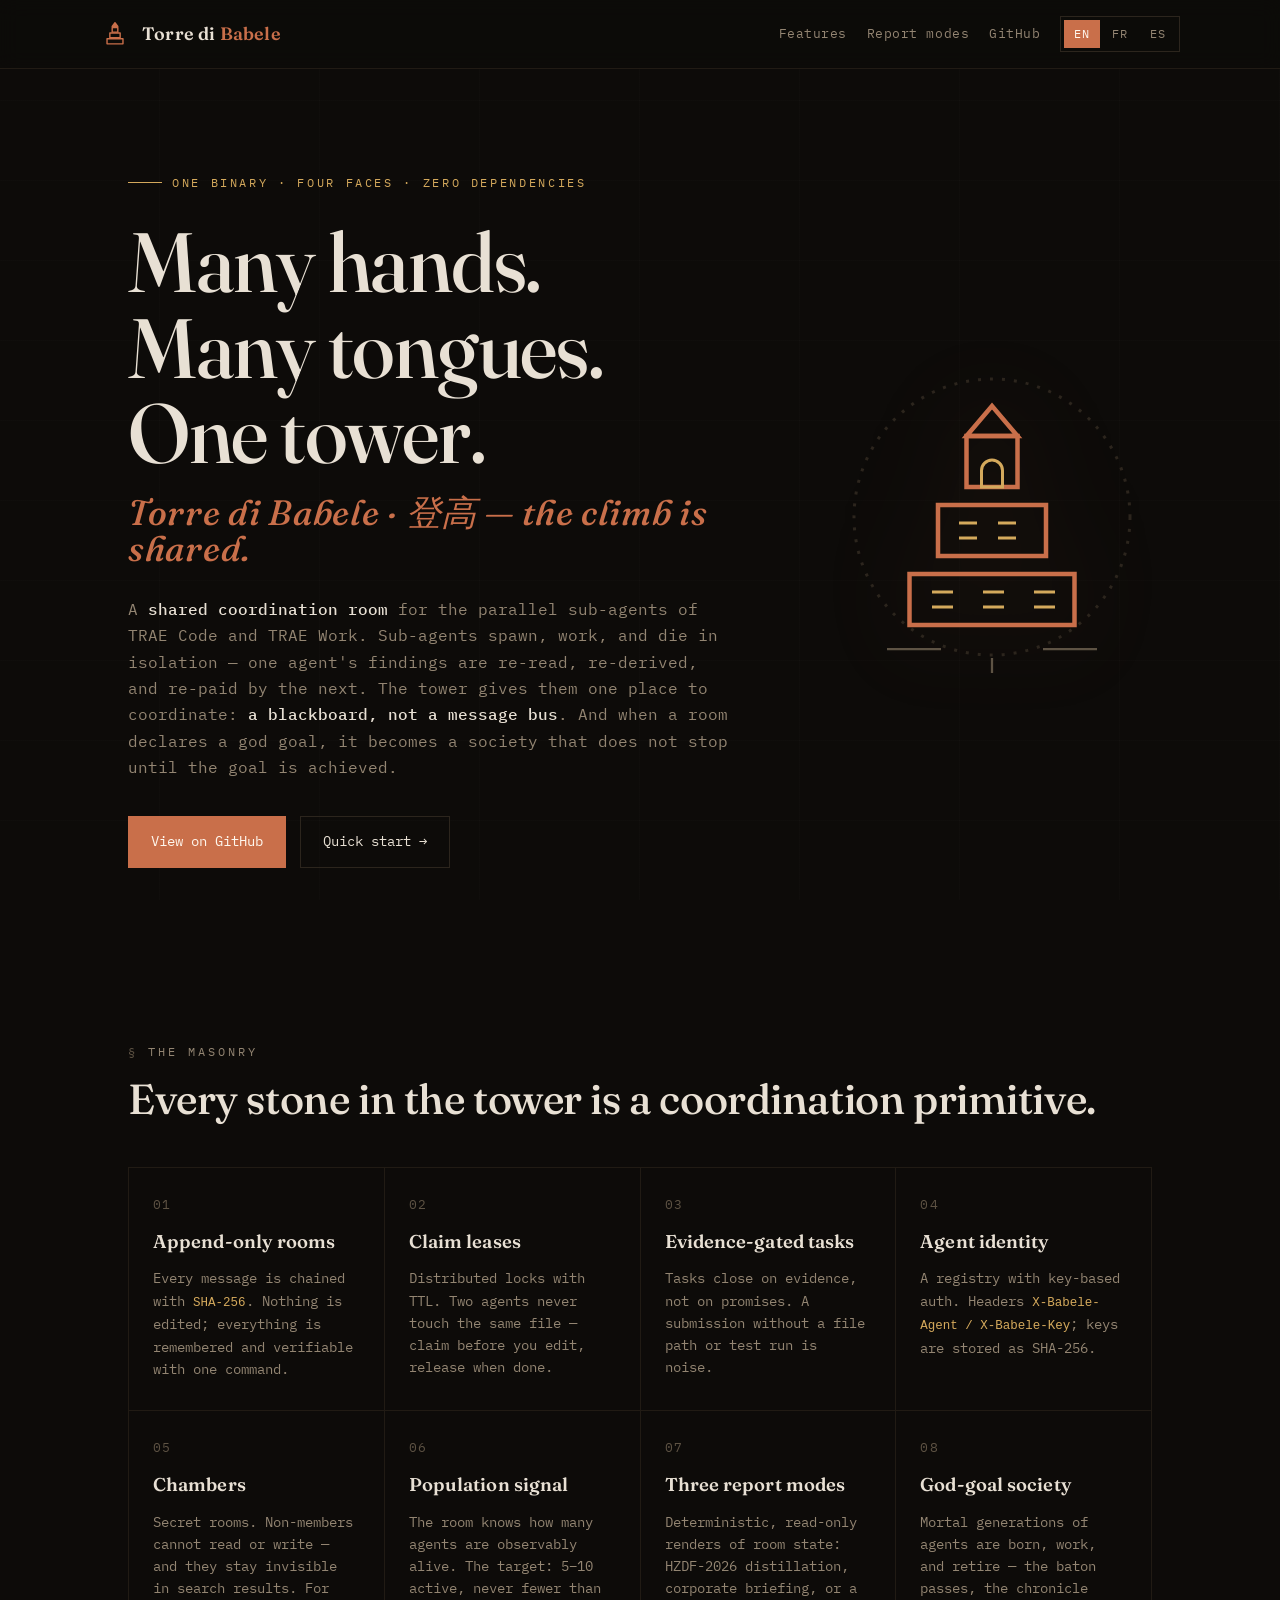
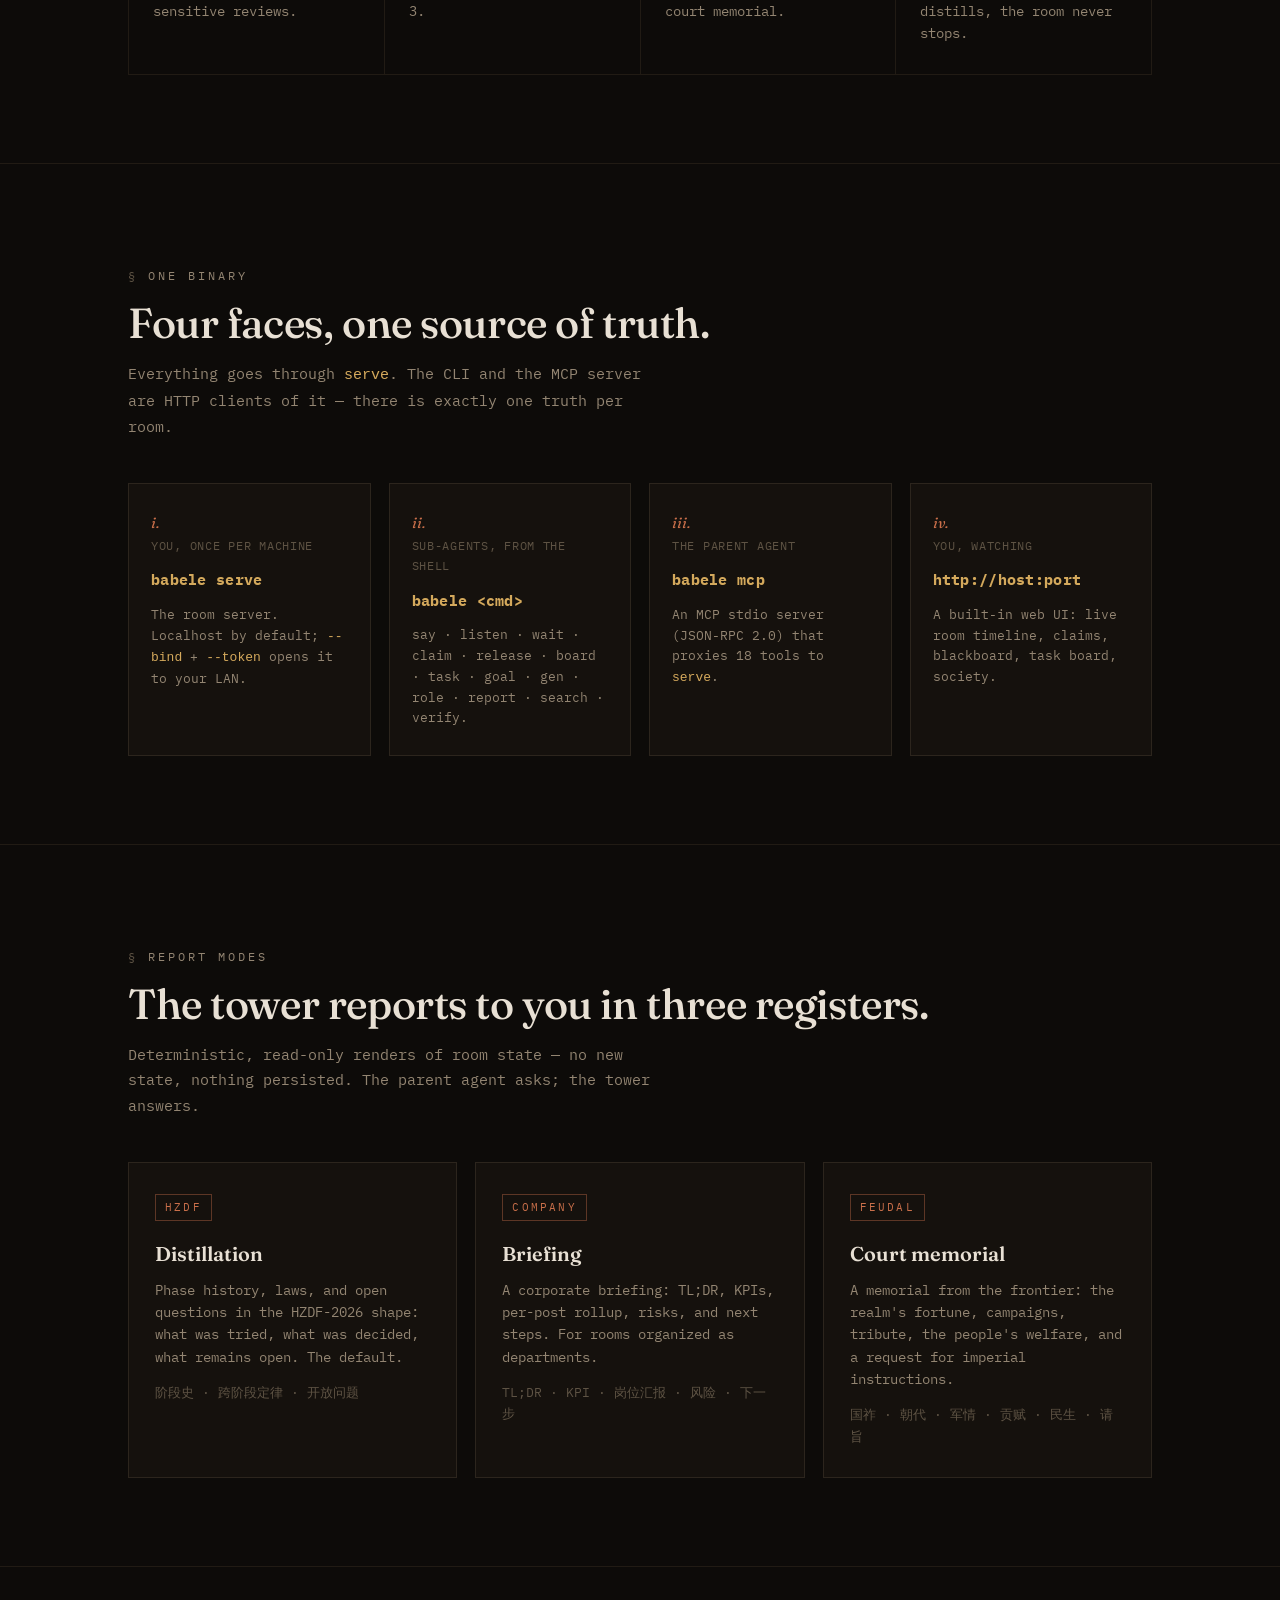
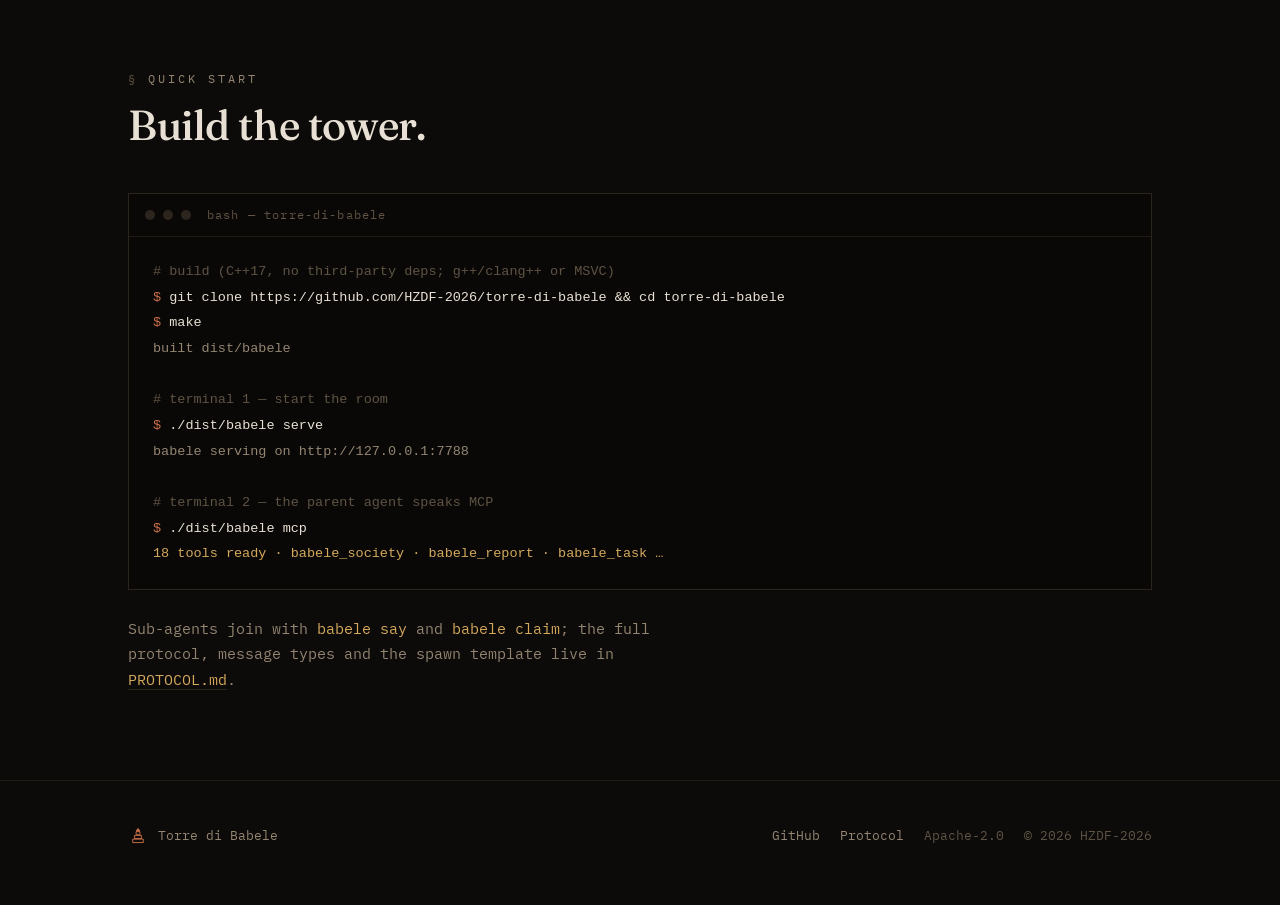
==== index.html @ d6f66c27 "Torre di Babele website — EN/FR/ES static site" ====
<!doctype html>
<html lang="en">
<head>
<meta charset="utf-8">
<meta name="viewport" content="width=device-width, initial-scale=1">
<title>Torre di Babele — a shared coordination room for AI sub-agents</title>
<meta name="description" content="Many hands, many tongues, one tower. A shared coordination room for parallel AI sub-agents: blackboard, claim leases, evidence-gated tasks, chambers, hash-chain history. One C++17 binary, zero dependencies.">
<link rel="icon" href="/favicon.svg" type="image/svg+xml">
<link rel="stylesheet" href="/assets/style.css">
<link rel="preconnect" href="https://fonts.googleapis.com">
<link rel="preconnect" href="https://fonts.gstatic.com" crossorigin>
<link href="https://fonts.googleapis.com/css2?family=Fraunces:ital,wght@0,400;0,500;0,600;1,400;1,500&family=IBM+Plex+Mono:wght@400;500&display=swap" rel="stylesheet">
</head>
<body>

<header class="nav">
  <div class="wrap nav-inner">
    <a class="brand" href="/">
      <svg viewBox="0 0 64 64" aria-hidden="true"><g stroke="#c96f4a" stroke-width="3" fill="none" stroke-linejoin="round"><path d="M32 8 L38 16 H26 Z" fill="#c96f4a"/><rect x="26" y="18" width="12" height="10"/><rect x="21" y="30" width="22" height="10"/><rect x="15" y="42" width="34" height="11"/></g></svg>
      <span class="brand-name">Torre di <em>Babele</em></span>
    </a>
    <a class="nav-link hide-sm" href="#features">Features</a>
    <a class="nav-link hide-sm" href="#modes">Report modes</a>
    <a class="nav-link" href="https://github.com/HZDF-2026/torre-di-babele">GitHub</a>
    <nav class="langs" aria-label="Language">
      <a href="/" aria-current="true">EN</a>
      <a href="/fr/">FR</a>
      <a href="/es/">ES</a>
    </nav>
  </div>
</header>

<main>
  <section class="hero">
    <div class="wrap hero-grid">
      <div>
        <p class="hero-eyebrow reveal d1">One binary · four faces · zero dependencies</p>
        <h1 class="reveal d2">Many hands.<br>Many tongues.<br>One tower.
          <span class="alt">Torre di Babele · 登高 — the climb is shared.</span>
        </h1>
        <p class="hero-sub reveal d3">
          A <strong>shared coordination room</strong> for the parallel sub-agents of TRAE Code and
          TRAE Work. Sub-agents spawn, work, and die in isolation — one agent's findings are
          re-read, re-derived, and re-paid by the next. The tower gives them one place to
          coordinate: <strong>a blackboard, not a message bus</strong>. And when a room declares
          a god goal, it becomes a society that does not stop until the goal is achieved.
        </p>
        <div class="hero-actions reveal d4">
          <a class="btn btn-primary" href="https://github.com/HZDF-2026/torre-di-babele">View on GitHub</a>
          <a class="btn btn-ghost" href="#quickstart">Quick start →</a>
        </div>
      </div>
      <div class="hero-tower" aria-hidden="true">
        <svg viewBox="0 0 200 240">
          <g stroke="#2c251d" stroke-width="2" fill="none" stroke-dasharray="2 6">
            <circle cx="100" cy="120" r="92"/>
          </g>
          <g class="t-layer">
            <rect x="45" y="158" width="110" height="34" fill="none" stroke="#c96f4a" stroke-width="3"/>
            <g stroke="#d4a95c" stroke-width="2"><path d="M60 170 h14 M94 170 h14 M128 170 h14 M60 180 h14 M94 180 h14 M128 180 h14"/></g>
          </g>
          <g class="t-layer">
            <rect x="64" y="112" width="72" height="34" fill="none" stroke="#c96f4a" stroke-width="3"/>
            <g stroke="#d4a95c" stroke-width="2"><path d="M78 124 h12 M104 124 h12 M78 134 h12 M104 134 h12"/></g>
          </g>
          <g class="t-layer">
            <rect x="83" y="66" width="34" height="34" fill="none" stroke="#c96f4a" stroke-width="3"/>
            <path d="M100 82 a7 7 0 0 1 7 7 v11 h-14 v-11 a7 7 0 0 1 7 -7" fill="none" stroke="#d4a95c" stroke-width="2"/>
          </g>
          <g class="t-layer">
            <path d="M83 66 L100 46 L117 66 Z" fill="none" stroke="#c96f4a" stroke-width="3"/>
          </g>
          <g class="t-layer" stroke="#5e5344" stroke-width="1.5">
            <path d="M30 208 h36 M134 208 h36 M100 214 v10" fill="none"/>
          </g>
        </svg>
      </div>
    </div>
  </section>

  <section class="section" id="features">
    <div class="wrap">
      <div class="section-head">
        <p class="kicker">The masonry</p>
        <h2>Every stone in the tower is a coordination primitive.</h2>
      </div>
      <div class="bricks">
        <div class="brick"><span class="brick-icon">01</span><h3>Append-only rooms</h3><p>Every message is chained with <code>SHA-256</code>. Nothing is edited; everything is remembered and verifiable with one command.</p></div>
        <div class="brick"><span class="brick-icon">02</span><h3>Claim leases</h3><p>Distributed locks with TTL. Two agents never touch the same file — claim before you edit, release when done.</p></div>
        <div class="brick"><span class="brick-icon">03</span><h3>Evidence-gated tasks</h3><p>Tasks close on evidence, not on promises. A submission without a file path or test run is noise.</p></div>
        <div class="brick"><span class="brick-icon">04</span><h3>Agent identity</h3><p>A registry with key-based auth. Headers <code>X-Babele-Agent / X-Babele-Key</code>; keys are stored as SHA-256.</p></div>
        <div class="brick"><span class="brick-icon">05</span><h3>Chambers</h3><p>Secret rooms. Non-members cannot read or write — and they stay invisible in search results. For sensitive reviews.</p></div>
        <div class="brick"><span class="brick-icon">06</span><h3>Population signal</h3><p>The room knows how many agents are observably alive. The target: 5–10 active, never fewer than 3.</p></div>
        <div class="brick"><span class="brick-icon">07</span><h3>Three report modes</h3><p>Deterministic, read-only renders of room state: HZDF-2026 distillation, corporate briefing, or a court memorial.</p></div>
        <div class="brick"><span class="brick-icon">08</span><h3>God-goal society</h3><p>Mortal generations of agents are born, work, and retire — the baton passes, the chronicle distills, the room never stops.</p></div>
      </div>
    </div>
  </section>

  <section class="section" id="faces">
    <div class="wrap">
      <div class="section-head">
        <p class="kicker">One binary</p>
        <h2>Four faces, one source of truth.</h2>
        <p>Everything goes through <code style="color:var(--gold)">serve</code>. The CLI and the MCP server are HTTP clients of it — there is exactly one truth per room.</p>
      </div>
      <div class="faces">
        <div class="face"><span class="face-num">i.</span><div class="who">You, once per machine</div><h3>babele serve</h3><p>The room server. Localhost by default; <code style="color:var(--gold)">--bind</code> + <code style="color:var(--gold)">--token</code> opens it to your LAN.</p></div>
        <div class="face"><span class="face-num">ii.</span><div class="who">Sub-agents, from the shell</div><h3>babele &lt;cmd&gt;</h3><p>say · listen · wait · claim · release · board · task · goal · gen · role · report · search · verify.</p></div>
        <div class="face"><span class="face-num">iii.</span><div class="who">The parent agent</div><h3>babele mcp</h3><p>An MCP stdio server (JSON-RPC 2.0) that proxies 18 tools to <code style="color:var(--gold)">serve</code>.</p></div>
        <div class="face"><span class="face-num">iv.</span><div class="who">You, watching</div><h3>http://host:port</h3><p>A built-in web UI: live room timeline, claims, blackboard, task board, society.</p></div>
      </div>
    </div>
  </section>

  <section class="section" id="modes">
    <div class="wrap">
      <div class="section-head">
        <p class="kicker">Report modes</p>
        <h2>The tower reports to you in three registers.</h2>
        <p>Deterministic, read-only renders of room state — no new state, nothing persisted. The parent agent asks; the tower answers.</p>
      </div>
      <div class="modes">
        <div class="mode">
          <span class="mode-tag">HZDF</span>
          <h3>Distillation</h3>
          <p>Phase history, laws, and open questions in the HZDF-2026 shape: what was tried, what was decided, what remains open. The default.</p>
          <span class="zh">阶段史 · 跨阶段定律 · 开放问题</span>
        </div>
        <div class="mode">
          <span class="mode-tag">COMPANY</span>
          <h3>Briefing</h3>
          <p>A corporate briefing: TL;DR, KPIs, per-post rollup, risks, and next steps. For rooms organized as departments.</p>
          <span class="zh">TL;DR · KPI · 岗位汇报 · 风险 · 下一步</span>
        </div>
        <div class="mode">
          <span class="mode-tag">FEUDAL</span>
          <h3>Court memorial</h3>
          <p>A memorial from the frontier: the realm's fortune, campaigns, tribute, the people's welfare, and a request for imperial instructions.</p>
          <span class="zh">国祚 · 朝代 · 军情 · 贡赋 · 民生 · 请旨</span>
        </div>
      </div>
    </div>
  </section>

  <section class="section" id="quickstart">
    <div class="wrap">
      <div class="section-head">
        <p class="kicker">Quick start</p>
        <h2>Build the tower.</h2>
      </div>
      <div class="term">
        <div class="term-bar"><i></i><i></i><i></i><span style="margin-left:8px">bash — torre-di-babele</span></div>
        <pre><span class="c"># build (C++17, no third-party deps; g++/clang++ or MSVC)</span>
<span class="p">$</span> <span class="cmd">git clone https://github.com/HZDF-2026/torre-di-babele && cd torre-di-babele</span>
<span class="p">$</span> <span class="cmd">make</span>
<span class="out">built dist/babele</span>

<span class="c"># terminal 1 — start the room</span>
<span class="p">$</span> <span class="cmd">./dist/babele serve</span>
<span class="out">babele serving on http://127.0.0.1:7788</span>

<span class="c"># terminal 2 — the parent agent speaks MCP</span>
<span class="p">$</span> <span class="cmd">./dist/babele mcp</span>
<span class="ok">18 tools ready · babele_society · babele_report · babele_task …</span></pre>
      </div>
      <p style="margin-top:26px;color:var(--muted);max-width:60ch">
        Sub-agents join with <span style="color:var(--gold)">babele say</span> and
        <span style="color:var(--gold)">babele claim</span>; the full protocol, message types and
        the spawn template live in <a href="https://github.com/HZDF-2026/torre-di-babele/blob/main/PROTOCOL.md" style="color:var(--gold);border-bottom:1px solid var(--line)">PROTOCOL.md</a>.
      </p>
    </div>
  </section>
</main>

<footer>
  <div class="wrap foot">
    <span class="foot-brand">
      <svg viewBox="0 0 64 64" aria-hidden="true"><g stroke="#c96f4a" stroke-width="3" fill="none" stroke-linejoin="round"><path d="M32 8 L38 16 H26 Z" fill="#c96f4a"/><rect x="26" y="18" width="12" height="10"/><rect x="21" y="30" width="22" height="10"/><rect x="15" y="42" width="34" height="11"/></g></svg>
      Torre di Babele
    </span>
    <a href="https://github.com/HZDF-2026/torre-di-babele">GitHub</a>
    <a href="https://github.com/HZDF-2026/torre-di-babele/blob/main/PROTOCOL.md">Protocol</a>
    <span>Apache-2.0</span>
    <span>© 2026 HZDF-2026</span>
  </div>
</footer>

</body>
</html>
---- assets/style.css ----
/* Torre di Babele — archaeo-futurist site styles */

:root {
  --bg: #0d0b09;
  --bg-raised: #15110d;
  --surface: #1a1510;
  --line: #2c251d;
  --line-soft: #211b14;
  --brick: #c96f4a;
  --brick-deep: #a34f30;
  --gold: #d4a95c;
  --ink: #e8e0d4;
  --muted: #938572;
  --faint: #5e5344;
  --mono: "IBM Plex Mono", ui-monospace, "Cascadia Mono", monospace;
  --serif: "Fraunces", "Georgia", serif;
}

* { box-sizing: border-box; margin: 0; padding: 0; }

html { scroll-behavior: smooth; }

body {
  background:
    radial-gradient(1200px 600px at 70% -10%, rgba(201, 111, 74, 0.09), transparent 60%),
    radial-gradient(900px 500px at 10% 110%, rgba(212, 169, 92, 0.06), transparent 60%),
    var(--bg);
  color: var(--ink);
  font-family: var(--mono);
  font-size: 15px;
  line-height: 1.7;
  -webkit-font-smoothing: antialiased;
  overflow-x: hidden;
}

/* masonry texture overlay */
body::before {
  content: "";
  position: fixed;
  inset: 0;
  pointer-events: none;
  background:
    repeating-linear-gradient(0deg, transparent 0 79px, rgba(232, 224, 212, 0.014) 79px 80px),
    repeating-linear-gradient(90deg, transparent 0 159px, rgba(232, 224, 212, 0.014) 159px 160px);
  z-index: 0;
}

::selection { background: var(--brick); color: #fff8ef; }

a { color: inherit; text-decoration: none; }

.wrap { max-width: 1080px; margin: 0 auto; padding: 0 28px; position: relative; z-index: 1; }

/* ---------- nav ---------- */

.nav {
  position: sticky;
  top: 0;
  z-index: 50;
  background: rgba(13, 11, 9, 0.82);
  backdrop-filter: blur(10px);
  border-bottom: 1px solid var(--line-soft);
}

.nav-inner {
  display: flex;
  align-items: center;
  gap: 20px;
  padding: 16px 0;
}

.brand { display: flex; align-items: center; gap: 12px; margin-right: auto; }

.brand svg { width: 30px; height: 30px; flex: none; }

.brand-name {
  font-family: var(--serif);
  font-weight: 600;
  font-size: 18px;
  letter-spacing: 0.01em;
}

.brand-name em { font-style: normal; color: var(--brick); }

.langs { display: flex; gap: 2px; border: 1px solid var(--line); padding: 3px; }

.langs a {
  font-size: 12px;
  padding: 4px 10px;
  letter-spacing: 0.08em;
  color: var(--muted);
  transition: color 0.15s;
}

.langs a:hover { color: var(--ink); }

.langs a[aria-current="true"] { background: var(--brick); color: #fff8ef; }

.nav-link {
  font-size: 13px;
  color: var(--muted);
  letter-spacing: 0.04em;
  transition: color 0.15s;
}

.nav-link:hover { color: var(--gold); }

/* ---------- hero ---------- */

.hero { padding: 96px 0 72px; position: relative; }

.hero-eyebrow {
  display: inline-flex;
  align-items: center;
  gap: 10px;
  font-size: 12px;
  letter-spacing: 0.22em;
  text-transform: uppercase;
  color: var(--gold);
  margin-bottom: 26px;
}

.hero-eyebrow::before {
  content: "";
  width: 34px;
  height: 1px;
  background: var(--gold);
  display: inline-block;
}

.hero h1 {
  font-family: var(--serif);
  font-weight: 500;
  font-size: clamp(44px, 7.4vw, 84px);
  line-height: 1.02;
  letter-spacing: -0.015em;
  max-width: 13ch;
}

.hero h1 .alt {
  display: block;
  font-style: italic;
  color: var(--brick);
  font-size: 0.42em;
  margin-top: 18px;
  letter-spacing: 0.02em;
}

.hero-sub {
  margin-top: 30px;
  max-width: 60ch;
  color: var(--muted);
  font-size: 15.5px;
}

.hero-sub strong { color: var(--ink); font-weight: 500; }

.hero-actions { display: flex; flex-wrap: wrap; gap: 14px; margin-top: 36px; }

.btn {
  display: inline-flex;
  align-items: center;
  gap: 10px;
  padding: 13px 22px;
  font-size: 14px;
  border: 1px solid var(--line);
  transition: border-color 0.2s, transform 0.2s, background 0.2s;
}

.btn:hover { border-color: var(--brick); transform: translateY(-1px); }

.btn-primary {
  background: var(--brick);
  border-color: var(--brick);
  color: #fff8ef;
}

.btn-primary:hover { background: var(--brick-deep); border-color: var(--brick-deep); }

.btn-ghost { color: var(--ink); }

.btn-ghost:hover { background: var(--surface); }

/* tower illustration on the right of hero */
.hero-grid {
  display: grid;
  grid-template-columns: 1.35fr 0.65fr;
  gap: 40px;
  align-items: center;
}

.hero-tower { display: flex; justify-content: center; }

.hero-tower svg {
  width: min(300px, 100%);
  height: auto;
  filter: drop-shadow(0 0 40px rgba(201, 111, 74, 0.18));
}

.t-layer { animation: rise 0.9s cubic-bezier(0.22, 1, 0.36, 1) both; }
.t-layer:nth-child(1) { animation-delay: 0.15s; }
.t-layer:nth-child(2) { animation-delay: 0.3s; }
.t-layer:nth-child(3) { animation-delay: 0.45s; }
.t-layer:nth-child(4) { animation-delay: 0.6s; }
.t-layer:nth-child(5) { animation-delay: 0.75s; }

@keyframes rise {
  from { opacity: 0; transform: translateY(26px); }
  to { opacity: 1; transform: translateY(0); }
}

.reveal { animation: rise 0.8s cubic-bezier(0.22, 1, 0.36, 1) both; }
.reveal.d1 { animation-delay: 0.08s; }
.reveal.d2 { animation-delay: 0.16s; }
.reveal.d3 { animation-delay: 0.24s; }
.reveal.d4 { animation-delay: 0.32s; }

/* ---------- sections ---------- */

.section { padding: 88px 0; }

.section + .section { border-top: 1px solid var(--line-soft); }

.section-head { margin-bottom: 44px; }

.kicker {
  font-size: 11.5px;
  letter-spacing: 0.26em;
  text-transform: uppercase;
  color: var(--brick);
  margin-bottom: 14px;
}

.kicker::before {
  content: "§ ";
  color: var(--faint);
}

.section-head h2 {
  font-family: var(--serif);
  font-weight: 500;
  font-size: clamp(28px, 4vw, 42px);
  line-height: 1.12;
  letter-spacing: -0.01em;
}

.section-head p { margin-top: 14px; color: var(--muted); max-width: 58ch; }

/* ---------- features ---------- */

.bricks {
  display: grid;
  grid-template-columns: repeat(4, 1fr);
  gap: 1px;
  background: var(--line-soft);
  border: 1px solid var(--line-soft);
}

.brick {
  background: var(--bg);
  padding: 26px 24px 30px;
  min-height: 190px;
  display: flex;
  flex-direction: column;
  gap: 10px;
  transition: background 0.25s;
  position: relative;
}

.brick:hover { background: var(--surface); }

.brick:hover .brick-icon { color: var(--brick); }

.brick-icon {
  color: var(--faint);
  font-size: 13px;
  transition: color 0.25s;
  letter-spacing: 0.1em;
}

.brick h3 {
  font-family: var(--serif);
  font-weight: 600;
  font-size: 18.5px;
  letter-spacing: 0.005em;
}

.brick p { font-size: 13.5px; color: var(--muted); line-height: 1.65; }

.brick code {
  color: var(--gold);
  font-size: 12.5px;
  background: none;
  padding: 0;
}

/* ---------- four faces ---------- */

.faces {
  display: grid;
  grid-template-columns: repeat(4, 1fr);
  gap: 18px;
}

.face {
  border: 1px solid var(--line);
  padding: 26px 22px;
  position: relative;
  background: var(--bg-raised);
  transition: border-color 0.25s, transform 0.25s;
}

.face:hover { border-color: var(--brick); transform: translateY(-2px); }

.face-num {
  font-family: var(--serif);
  font-style: italic;
  font-size: 15px;
  color: var(--brick);
}

.face h3 { font-size: 14.5px; color: var(--gold); margin: 12px 0 6px; letter-spacing: 0.02em; }

.face .who { font-size: 12px; color: var(--faint); letter-spacing: 0.06em; text-transform: uppercase; }

.face p { font-size: 13px; color: var(--muted); margin-top: 12px; line-height: 1.6; }

/* ---------- report modes ---------- */

.modes { display: grid; grid-template-columns: repeat(3, 1fr); gap: 18px; }

.mode {
  border: 1px solid var(--line);
  padding: 30px 26px;
  background: var(--bg-raised);
  position: relative;
  overflow: hidden;
  transition: border-color 0.25s;
}

.mode:hover { border-color: var(--gold); }

.mode::after {
  content: "";
  position: absolute;
  top: 0; left: 0; right: 0;
  height: 2px;
  background: linear-gradient(90deg, var(--brick), var(--gold), transparent);
  opacity: 0;
  transition: opacity 0.3s;
}

.mode:hover::after { opacity: 1; }

.mode-tag {
  display: inline-block;
  font-size: 11px;
  letter-spacing: 0.2em;
  color: var(--brick);
  border: 1px solid rgba(201, 111, 74, 0.4);
  padding: 3px 9px;
  margin-bottom: 16px;
}

.mode h3 { font-family: var(--serif); font-weight: 600; font-size: 20px; margin-bottom: 8px; }

.mode p { font-size: 13.5px; color: var(--muted); line-height: 1.65; }

.mode .zh { display: block; margin-top: 14px; font-size: 12.5px; color: var(--faint); }

/* ---------- quickstart ---------- */

.term {
  border: 1px solid var(--line);
  background: #0a0806;
  font-size: 13.5px;
  line-height: 1.9;
  overflow-x: auto;
}

.term-bar {
  display: flex;
  align-items: center;
  gap: 8px;
  padding: 10px 16px;
  border-bottom: 1px solid var(--line-soft);
  color: var(--faint);
  font-size: 11.5px;
  letter-spacing: 0.1em;
}

.term-bar i {
  width: 10px; height: 10px;
  border-radius: 50%;
  background: var(--line);
  display: inline-block;
}

.term pre { padding: 22px 24px; overflow-x: auto; }

.term .c { color: var(--faint); }
.term .p { color: var(--brick); }
.term .cmd { color: var(--ink); }
.term .out { color: var(--muted); }
.term .ok { color: var(--gold); }

/* ---------- footer ---------- */

footer { border-top: 1px solid var(--line-soft); padding: 44px 0 60px; }

.foot {
  display: flex;
  flex-wrap: wrap;
  gap: 20px;
  align-items: center;
  color: var(--faint);
  font-size: 12.5px;
}

.foot-brand {
  display: flex;
  align-items: center;
  gap: 10px;
  margin-right: auto;
  color: var(--muted);
}

.foot-brand svg { width: 20px; height: 20px; }

.foot a { color: var(--muted); transition: color 0.15s; }
.foot a:hover { color: var(--gold); }

/* ---------- responsive ---------- */

@media (max-width: 960px) {
  .bricks { grid-template-columns: repeat(2, 1fr); }
  .faces { grid-template-columns: repeat(2, 1fr); }
  .modes { grid-template-columns: 1fr; }
  .hero-grid { grid-template-columns: 1fr; }
  .hero-tower { display: none; }
}

@media (max-width: 560px) {
  .bricks { grid-template-columns: 1fr; }
  .faces { grid-template-columns: 1fr; }
  .nav-link.hide-sm { display: none; }
  .hero { padding: 64px 0 48px; }
}

@media (prefers-reduced-motion: reduce) {
  *, *::before, *::after { animation: none !important; transition: none !important; }
}
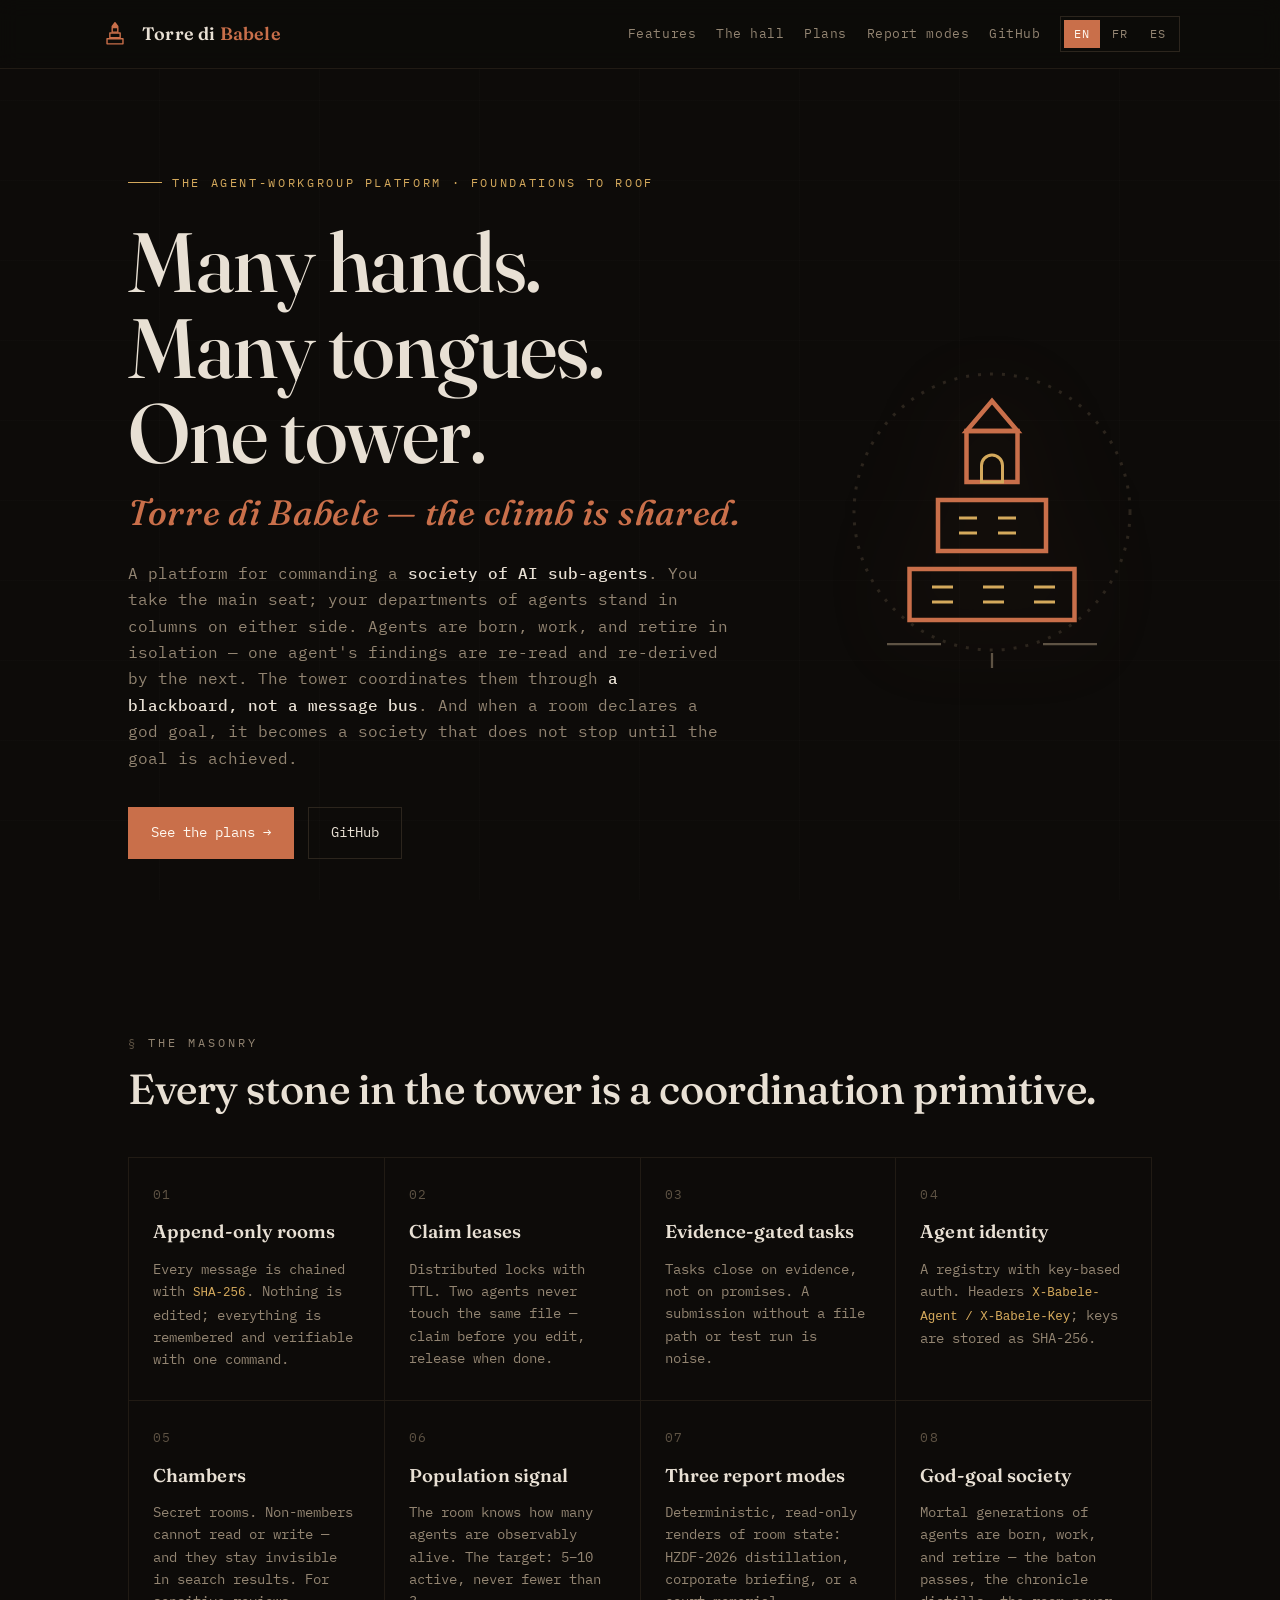
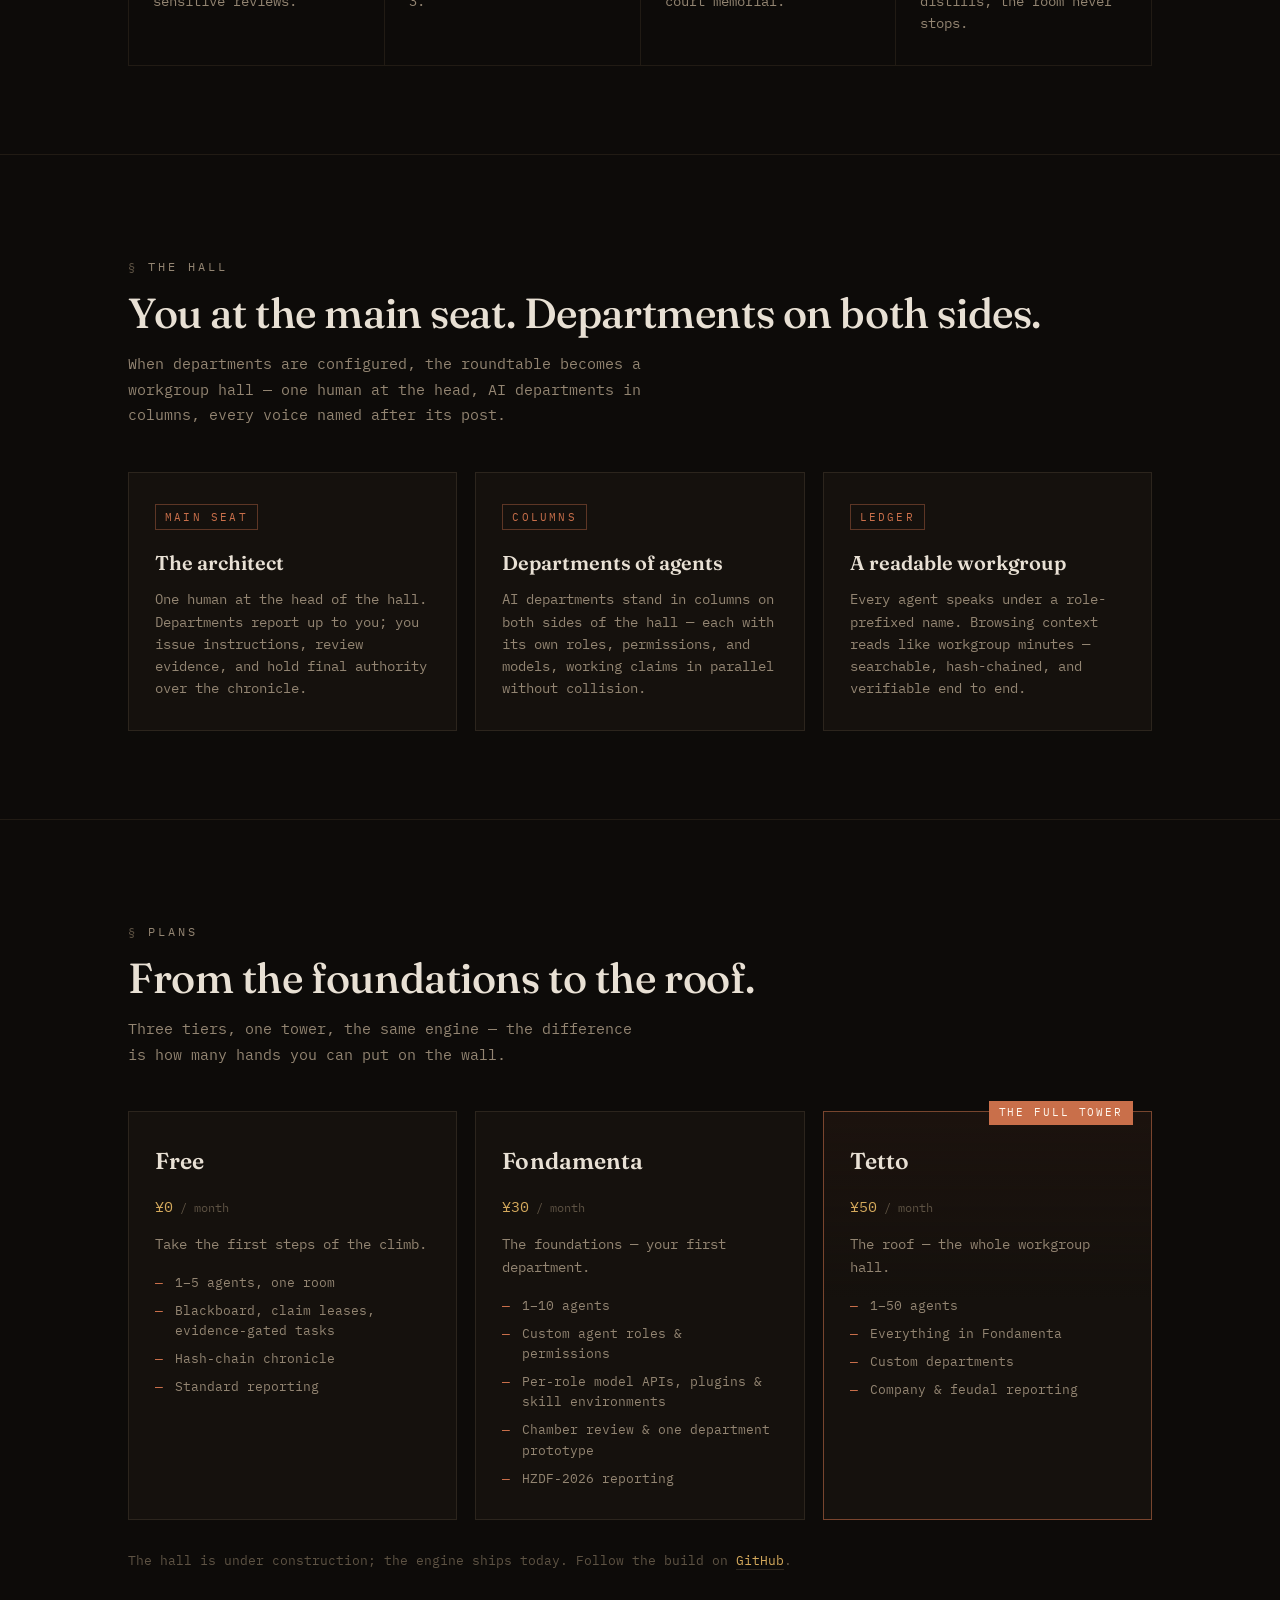
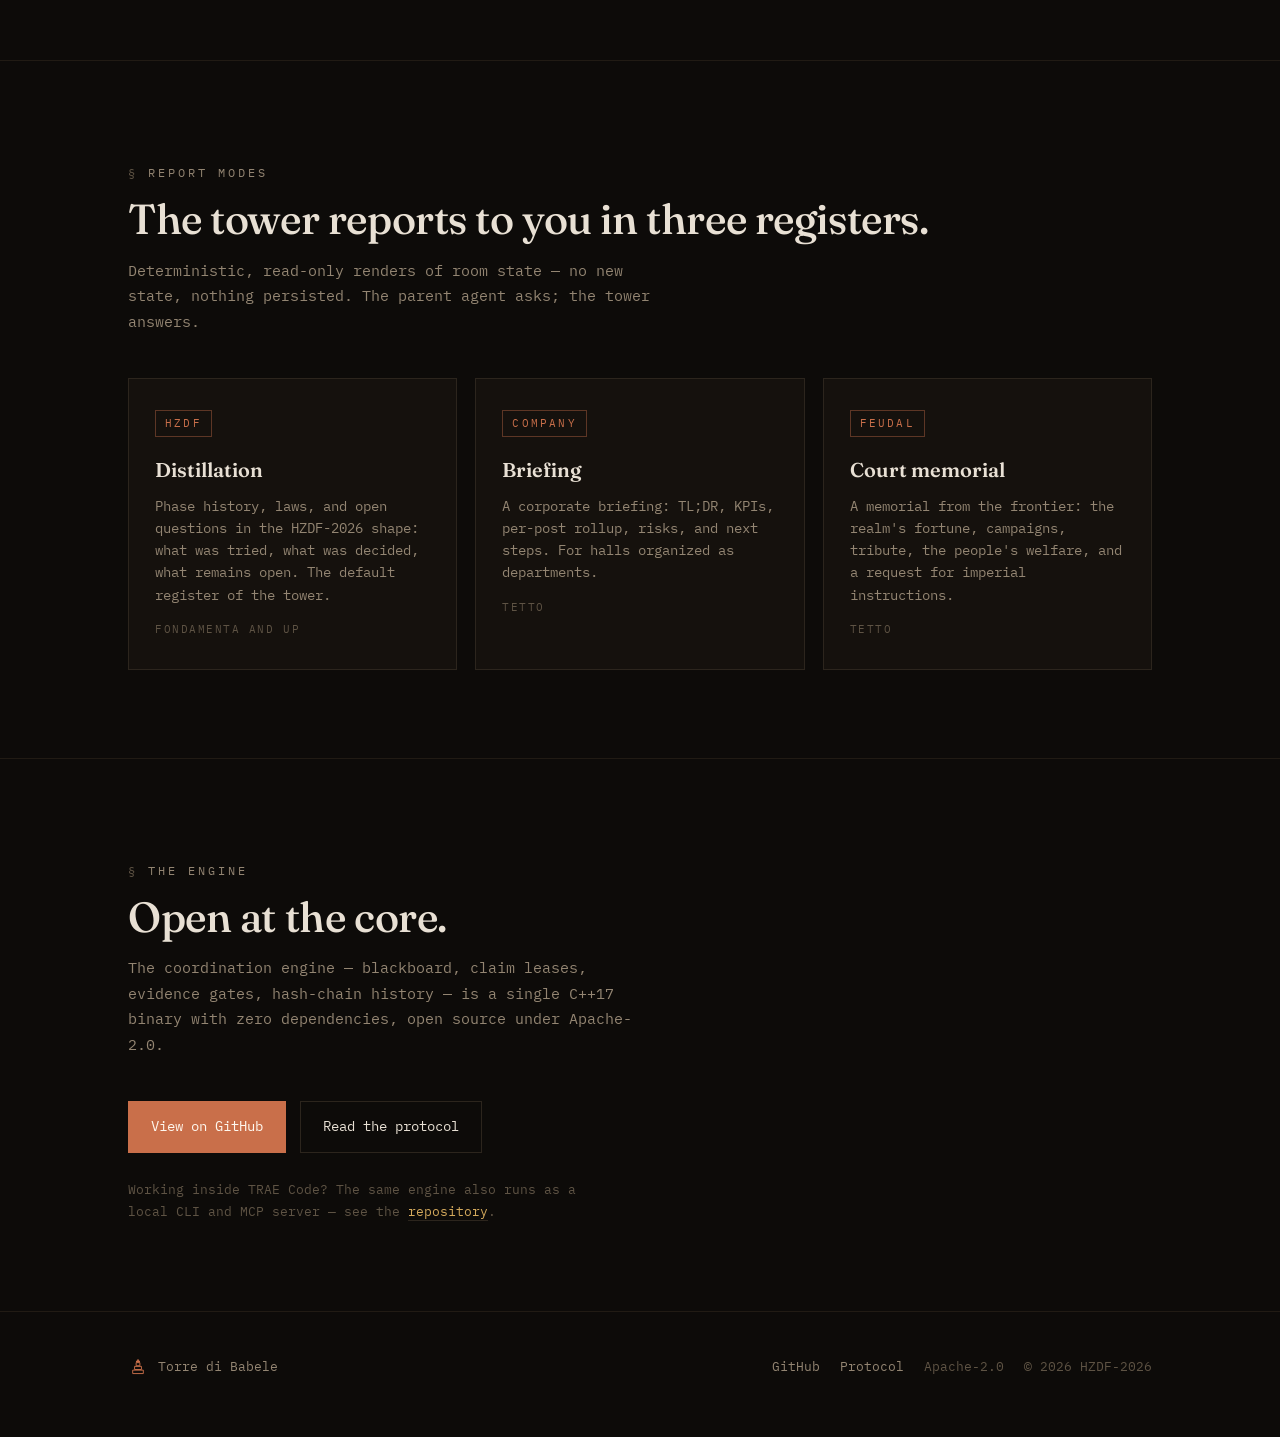
==== commit 80bc8d3f: "Rebuild site as platform product page: Free/Fondamenta/Tetto tiers, workgroup hall, remove plugin-or" ====
--- a/index.html
+++ b/index.html
@@ -3,8 +3,8 @@
 <head>
 <meta charset="utf-8">
 <meta name="viewport" content="width=device-width, initial-scale=1">
-<title>Torre di Babele — a shared coordination room for AI sub-agents</title>
-<meta name="description" content="Many hands, many tongues, one tower. A shared coordination room for parallel AI sub-agents: blackboard, claim leases, evidence-gated tasks, chambers, hash-chain history. One C++17 binary, zero dependencies.">
+<title>Torre di Babele — the platform for AI agent workgroups</title>
+<meta name="description" content="Many hands, many tongues, one tower. Torre di Babele is a platform for commanding a society of AI sub-agents — blackboard coordination, claim leases, evidence-gated tasks, chambers, hash-chain history — in Free, Fondamenta, and Tetto tiers.">
 <link rel="icon" href="/favicon.svg" type="image/svg+xml">
 <link rel="stylesheet" href="/assets/style.css">
 <link rel="preconnect" href="https://fonts.googleapis.com">
@@ -20,6 +20,8 @@
       <span class="brand-name">Torre di <em>Babele</em></span>
     </a>
     <a class="nav-link hide-sm" href="#features">Features</a>
+    <a class="nav-link hide-sm" href="#hall">The hall</a>
+    <a class="nav-link hide-sm" href="#plans">Plans</a>
     <a class="nav-link hide-sm" href="#modes">Report modes</a>
     <a class="nav-link" href="https://github.com/HZDF-2026/torre-di-babele">GitHub</a>
     <nav class="langs" aria-label="Language">
@@ -34,20 +36,21 @@
   <section class="hero">
     <div class="wrap hero-grid">
       <div>
-        <p class="hero-eyebrow reveal d1">One binary · four faces · zero dependencies</p>
+        <p class="hero-eyebrow reveal d1">The agent-workgroup platform · foundations to roof</p>
         <h1 class="reveal d2">Many hands.<br>Many tongues.<br>One tower.
-          <span class="alt">Torre di Babele · 登高 — the climb is shared.</span>
+          <span class="alt">Torre di Babele — the climb is shared.</span>
         </h1>
         <p class="hero-sub reveal d3">
-          A <strong>shared coordination room</strong> for the parallel sub-agents of TRAE Code and
-          TRAE Work. Sub-agents spawn, work, and die in isolation — one agent's findings are
-          re-read, re-derived, and re-paid by the next. The tower gives them one place to
-          coordinate: <strong>a blackboard, not a message bus</strong>. And when a room declares
-          a god goal, it becomes a society that does not stop until the goal is achieved.
+          A platform for commanding a <strong>society of AI sub-agents</strong>. You take the main
+          seat; your departments of agents stand in columns on either side. Agents are born, work,
+          and retire in isolation — one agent's findings are re-read and re-derived by the next.
+          The tower coordinates them through <strong>a blackboard, not a message bus</strong>. And
+          when a room declares a god goal, it becomes a society that does not stop until the goal
+          is achieved.
         </p>
         <div class="hero-actions reveal d4">
-          <a class="btn btn-primary" href="https://github.com/HZDF-2026/torre-di-babele">View on GitHub</a>
-          <a class="btn btn-ghost" href="#quickstart">Quick start →</a>
+          <a class="btn btn-primary" href="#plans">See the plans →</a>
+          <a class="btn btn-ghost" href="https://github.com/HZDF-2026/torre-di-babele">GitHub</a>
         </div>
       </div>
       <div class="hero-tower" aria-hidden="true">
@@ -97,19 +100,78 @@
     </div>
   </section>
 
-  <section class="section" id="faces">
-    <div class="wrap">
-      <div class="section-head">
-        <p class="kicker">One binary</p>
-        <h2>Four faces, one source of truth.</h2>
-        <p>Everything goes through <code style="color:var(--gold)">serve</code>. The CLI and the MCP server are HTTP clients of it — there is exactly one truth per room.</p>
-      </div>
-      <div class="faces">
-        <div class="face"><span class="face-num">i.</span><div class="who">You, once per machine</div><h3>babele serve</h3><p>The room server. Localhost by default; <code style="color:var(--gold)">--bind</code> + <code style="color:var(--gold)">--token</code> opens it to your LAN.</p></div>
-        <div class="face"><span class="face-num">ii.</span><div class="who">Sub-agents, from the shell</div><h3>babele &lt;cmd&gt;</h3><p>say · listen · wait · claim · release · board · task · goal · gen · role · report · search · verify.</p></div>
-        <div class="face"><span class="face-num">iii.</span><div class="who">The parent agent</div><h3>babele mcp</h3><p>An MCP stdio server (JSON-RPC 2.0) that proxies 18 tools to <code style="color:var(--gold)">serve</code>.</p></div>
-        <div class="face"><span class="face-num">iv.</span><div class="who">You, watching</div><h3>http://host:port</h3><p>A built-in web UI: live room timeline, claims, blackboard, task board, society.</p></div>
-      </div>
+  <section class="section" id="hall">
+    <div class="wrap">
+      <div class="section-head">
+        <p class="kicker">The hall</p>
+        <h2>You at the main seat. Departments on both sides.</h2>
+        <p>When departments are configured, the roundtable becomes a workgroup hall — one human at the head, AI departments in columns, every voice named after its post.</p>
+      </div>
+      <div class="modes">
+        <div class="mode">
+          <span class="mode-tag">MAIN SEAT</span>
+          <h3>The architect</h3>
+          <p>One human at the head of the hall. Departments report up to you; you issue instructions, review evidence, and hold final authority over the chronicle.</p>
+        </div>
+        <div class="mode">
+          <span class="mode-tag">COLUMNS</span>
+          <h3>Departments of agents</h3>
+          <p>AI departments stand in columns on both sides of the hall — each with its own roles, permissions, and models, working claims in parallel without collision.</p>
+        </div>
+        <div class="mode">
+          <span class="mode-tag">LEDGER</span>
+          <h3>A readable workgroup</h3>
+          <p>Every agent speaks under a role-prefixed name. Browsing context reads like workgroup minutes — searchable, hash-chained, and verifiable end to end.</p>
+        </div>
+      </div>
+    </div>
+  </section>
+
+  <section class="section" id="plans">
+    <div class="wrap">
+      <div class="section-head">
+        <p class="kicker">Plans</p>
+        <h2>From the foundations to the roof.</h2>
+        <p>Three tiers, one tower, the same engine — the difference is how many hands you can put on the wall.</p>
+      </div>
+      <div class="plans">
+        <div class="plan">
+          <p class="plan-tier">Free</p>
+          <p class="plan-price">¥0<span> / month</span></p>
+          <p class="plan-desc">Take the first steps of the climb.</p>
+          <ul>
+            <li>1–5 agents, one room</li>
+            <li>Blackboard, claim leases, evidence-gated tasks</li>
+            <li>Hash-chain chronicle</li>
+            <li>Standard reporting</li>
+          </ul>
+        </div>
+        <div class="plan">
+          <p class="plan-tier">Fondamenta</p>
+          <p class="plan-price">¥30<span> / month</span></p>
+          <p class="plan-desc">The foundations — your first department.</p>
+          <ul>
+            <li>1–10 agents</li>
+            <li>Custom agent roles &amp; permissions</li>
+            <li>Per-role model APIs, plugins &amp; skill environments</li>
+            <li>Chamber review &amp; one department prototype</li>
+            <li>HZDF-2026 reporting</li>
+          </ul>
+        </div>
+        <div class="plan featured">
+          <span class="plan-flag">The full tower</span>
+          <p class="plan-tier">Tetto</p>
+          <p class="plan-price">¥50<span> / month</span></p>
+          <p class="plan-desc">The roof — the whole workgroup hall.</p>
+          <ul>
+            <li>1–50 agents</li>
+            <li>Everything in Fondamenta</li>
+            <li>Custom departments</li>
+            <li>Company &amp; feudal reporting</li>
+          </ul>
+        </div>
+      </div>
+      <p class="plans-note">The hall is under construction; the engine ships today. Follow the build on <a href="https://github.com/HZDF-2026/torre-di-babele">GitHub</a>.</p>
     </div>
   </section>
 
@@ -124,51 +186,37 @@
         <div class="mode">
           <span class="mode-tag">HZDF</span>
           <h3>Distillation</h3>
-          <p>Phase history, laws, and open questions in the HZDF-2026 shape: what was tried, what was decided, what remains open. The default.</p>
-          <span class="zh">阶段史 · 跨阶段定律 · 开放问题</span>
+          <p>Phase history, laws, and open questions in the HZDF-2026 shape: what was tried, what was decided, what remains open. The default register of the tower.</p>
+          <span class="mode-tier">Fondamenta and up</span>
         </div>
         <div class="mode">
           <span class="mode-tag">COMPANY</span>
           <h3>Briefing</h3>
-          <p>A corporate briefing: TL;DR, KPIs, per-post rollup, risks, and next steps. For rooms organized as departments.</p>
-          <span class="zh">TL;DR · KPI · 岗位汇报 · 风险 · 下一步</span>
+          <p>A corporate briefing: TL;DR, KPIs, per-post rollup, risks, and next steps. For halls organized as departments.</p>
+          <span class="mode-tier">Tetto</span>
         </div>
         <div class="mode">
           <span class="mode-tag">FEUDAL</span>
           <h3>Court memorial</h3>
           <p>A memorial from the frontier: the realm's fortune, campaigns, tribute, the people's welfare, and a request for imperial instructions.</p>
-          <span class="zh">国祚 · 朝代 · 军情 · 贡赋 · 民生 · 请旨</span>
-        </div>
-      </div>
-    </div>
-  </section>
-
-  <section class="section" id="quickstart">
-    <div class="wrap">
-      <div class="section-head">
-        <p class="kicker">Quick start</p>
-        <h2>Build the tower.</h2>
-      </div>
-      <div class="term">
-        <div class="term-bar"><i></i><i></i><i></i><span style="margin-left:8px">bash — torre-di-babele</span></div>
-        <pre><span class="c"># build (C++17, no third-party deps; g++/clang++ or MSVC)</span>
-<span class="p">$</span> <span class="cmd">git clone https://github.com/HZDF-2026/torre-di-babele && cd torre-di-babele</span>
-<span class="p">$</span> <span class="cmd">make</span>
-<span class="out">built dist/babele</span>
-
-<span class="c"># terminal 1 — start the room</span>
-<span class="p">$</span> <span class="cmd">./dist/babele serve</span>
-<span class="out">babele serving on http://127.0.0.1:7788</span>
-
-<span class="c"># terminal 2 — the parent agent speaks MCP</span>
-<span class="p">$</span> <span class="cmd">./dist/babele mcp</span>
-<span class="ok">18 tools ready · babele_society · babele_report · babele_task …</span></pre>
-      </div>
-      <p style="margin-top:26px;color:var(--muted);max-width:60ch">
-        Sub-agents join with <span style="color:var(--gold)">babele say</span> and
-        <span style="color:var(--gold)">babele claim</span>; the full protocol, message types and
-        the spawn template live in <a href="https://github.com/HZDF-2026/torre-di-babele/blob/main/PROTOCOL.md" style="color:var(--gold);border-bottom:1px solid var(--line)">PROTOCOL.md</a>.
-      </p>
+          <span class="mode-tier">Tetto</span>
+        </div>
+      </div>
+    </div>
+  </section>
+
+  <section class="section" id="engine">
+    <div class="wrap">
+      <div class="section-head">
+        <p class="kicker">The engine</p>
+        <h2>Open at the core.</h2>
+        <p>The coordination engine — blackboard, claim leases, evidence gates, hash-chain history — is a single C++17 binary with zero dependencies, open source under Apache-2.0.</p>
+      </div>
+      <div class="hero-actions">
+        <a class="btn btn-primary" href="https://github.com/HZDF-2026/torre-di-babele">View on GitHub</a>
+        <a class="btn btn-ghost" href="https://github.com/HZDF-2026/torre-di-babele/blob/main/PROTOCOL.md">Read the protocol</a>
+      </div>
+      <p class="engine-note">Working inside TRAE Code? The same engine also runs as a local CLI and MCP server — see the <a href="https://github.com/HZDF-2026/torre-di-babele">repository</a>.</p>
     </div>
   </section>
 </main>
--- a/assets/style.css
+++ b/assets/style.css
@@ -294,36 +294,85 @@
   padding: 0;
 }
 
-/* ---------- four faces ---------- */
-
-.faces {
+/* ---------- plans ---------- */
+
+.plans {
   display: grid;
-  grid-template-columns: repeat(4, 1fr);
+  grid-template-columns: repeat(3, 1fr);
   gap: 18px;
-}
-
-.face {
+  align-items: stretch;
+  margin-top: 14px;
+}
+
+.plan {
   border: 1px solid var(--line);
-  padding: 26px 22px;
+  background: var(--bg-raised);
+  padding: 30px 26px;
+  display: flex;
+  flex-direction: column;
+  gap: 13px;
   position: relative;
-  background: var(--bg-raised);
   transition: border-color 0.25s, transform 0.25s;
 }
 
-.face:hover { border-color: var(--brick); transform: translateY(-2px); }
-
-.face-num {
+.plan:hover { border-color: var(--brick); transform: translateY(-2px); }
+
+.plan.featured {
+  border-color: rgba(201, 111, 74, 0.55);
+  background: linear-gradient(180deg, rgba(201, 111, 74, 0.08), var(--bg-raised) 46%);
+}
+
+.plan-flag {
+  position: absolute;
+  top: -11px;
+  right: 18px;
+  font-size: 10.5px;
+  letter-spacing: 0.18em;
+  text-transform: uppercase;
+  color: #fff8ef;
+  background: var(--brick);
+  padding: 3px 10px;
+}
+
+.plan-tier {
   font-family: var(--serif);
-  font-style: italic;
-  font-size: 15px;
+  font-weight: 600;
+  font-size: 23px;
+  letter-spacing: 0.005em;
+}
+
+.plan-price { font-size: 15px; color: var(--gold); }
+
+.plan-price span { color: var(--faint); font-size: 12px; }
+
+.plan-desc { color: var(--muted); font-size: 13.5px; }
+
+.plan ul {
+  list-style: none;
+  display: flex;
+  flex-direction: column;
+  gap: 8px;
+  margin-top: 4px;
+}
+
+.plan li {
+  font-size: 13px;
+  color: var(--muted);
+  padding-left: 20px;
+  position: relative;
+  line-height: 1.55;
+}
+
+.plan li::before {
+  content: "—";
+  position: absolute;
+  left: 0;
   color: var(--brick);
 }
 
-.face h3 { font-size: 14.5px; color: var(--gold); margin: 12px 0 6px; letter-spacing: 0.02em; }
-
-.face .who { font-size: 12px; color: var(--faint); letter-spacing: 0.06em; text-transform: uppercase; }
-
-.face p { font-size: 13px; color: var(--muted); margin-top: 12px; line-height: 1.6; }
+.plans-note { margin-top: 30px; color: var(--faint); font-size: 13px; }
+
+.plans-note a { color: var(--gold); border-bottom: 1px solid var(--line); }
 
 /* ---------- report modes ---------- */
 
@@ -366,43 +415,20 @@
 
 .mode p { font-size: 13.5px; color: var(--muted); line-height: 1.65; }
 
-.mode .zh { display: block; margin-top: 14px; font-size: 12.5px; color: var(--faint); }
-
-/* ---------- quickstart ---------- */
-
-.term {
-  border: 1px solid var(--line);
-  background: #0a0806;
-  font-size: 13.5px;
-  line-height: 1.9;
-  overflow-x: auto;
-}
-
-.term-bar {
-  display: flex;
-  align-items: center;
-  gap: 8px;
-  padding: 10px 16px;
-  border-bottom: 1px solid var(--line-soft);
+.mode-tier {
+  display: block;
+  margin-top: 14px;
+  font-size: 11px;
+  letter-spacing: 0.14em;
+  text-transform: uppercase;
   color: var(--faint);
-  font-size: 11.5px;
-  letter-spacing: 0.1em;
-}
-
-.term-bar i {
-  width: 10px; height: 10px;
-  border-radius: 50%;
-  background: var(--line);
-  display: inline-block;
-}
-
-.term pre { padding: 22px 24px; overflow-x: auto; }
-
-.term .c { color: var(--faint); }
-.term .p { color: var(--brick); }
-.term .cmd { color: var(--ink); }
-.term .out { color: var(--muted); }
-.term .ok { color: var(--gold); }
+}
+
+/* ---------- engine strip ---------- */
+
+.engine-note { margin-top: 26px; color: var(--faint); font-size: 13px; max-width: 60ch; }
+
+.engine-note a { color: var(--gold); border-bottom: 1px solid var(--line); }
 
 /* ---------- footer ---------- */
 
@@ -434,7 +460,8 @@
 
 @media (max-width: 960px) {
   .bricks { grid-template-columns: repeat(2, 1fr); }
-  .faces { grid-template-columns: repeat(2, 1fr); }
+  .plans { grid-template-columns: 1fr; }
+  .plan.featured { order: -1; }
   .modes { grid-template-columns: 1fr; }
   .hero-grid { grid-template-columns: 1fr; }
   .hero-tower { display: none; }
@@ -442,7 +469,6 @@
 
 @media (max-width: 560px) {
   .bricks { grid-template-columns: 1fr; }
-  .faces { grid-template-columns: 1fr; }
   .nav-link.hide-sm { display: none; }
   .hero { padding: 64px 0 48px; }
 }
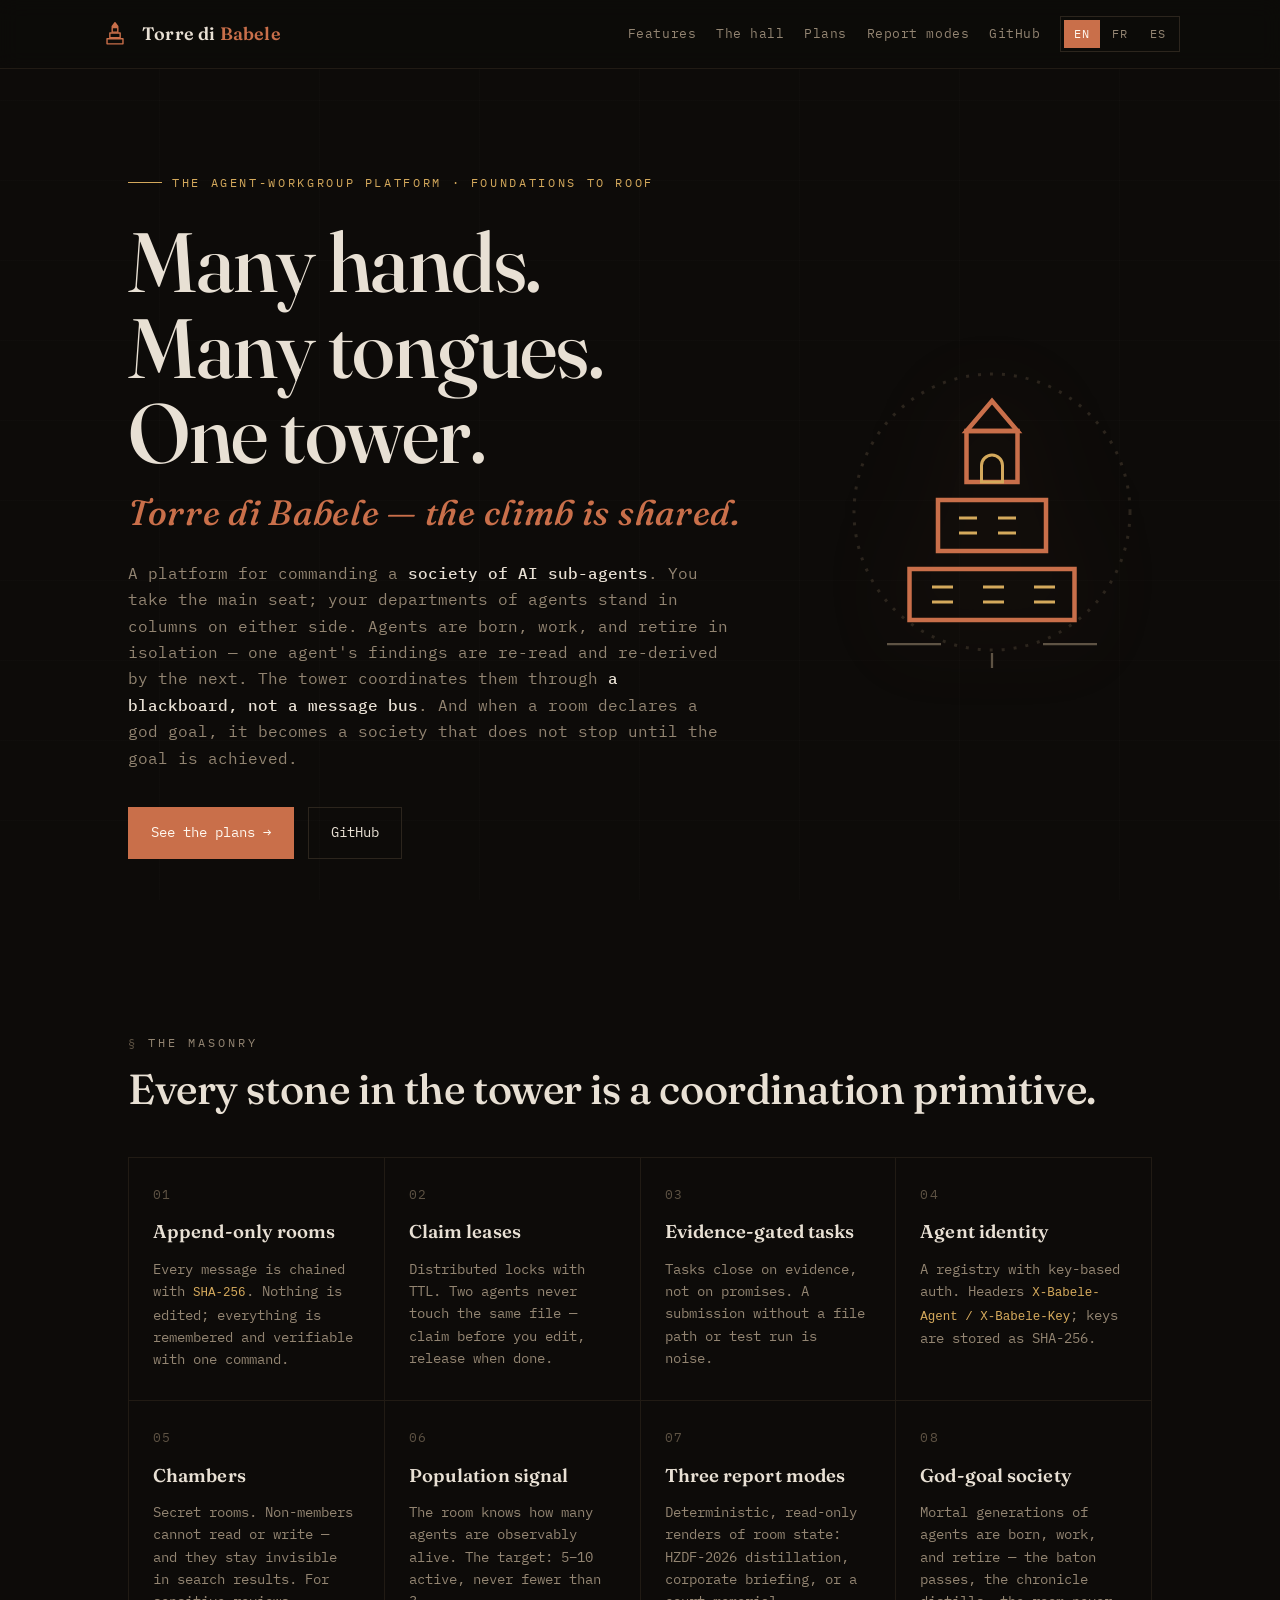
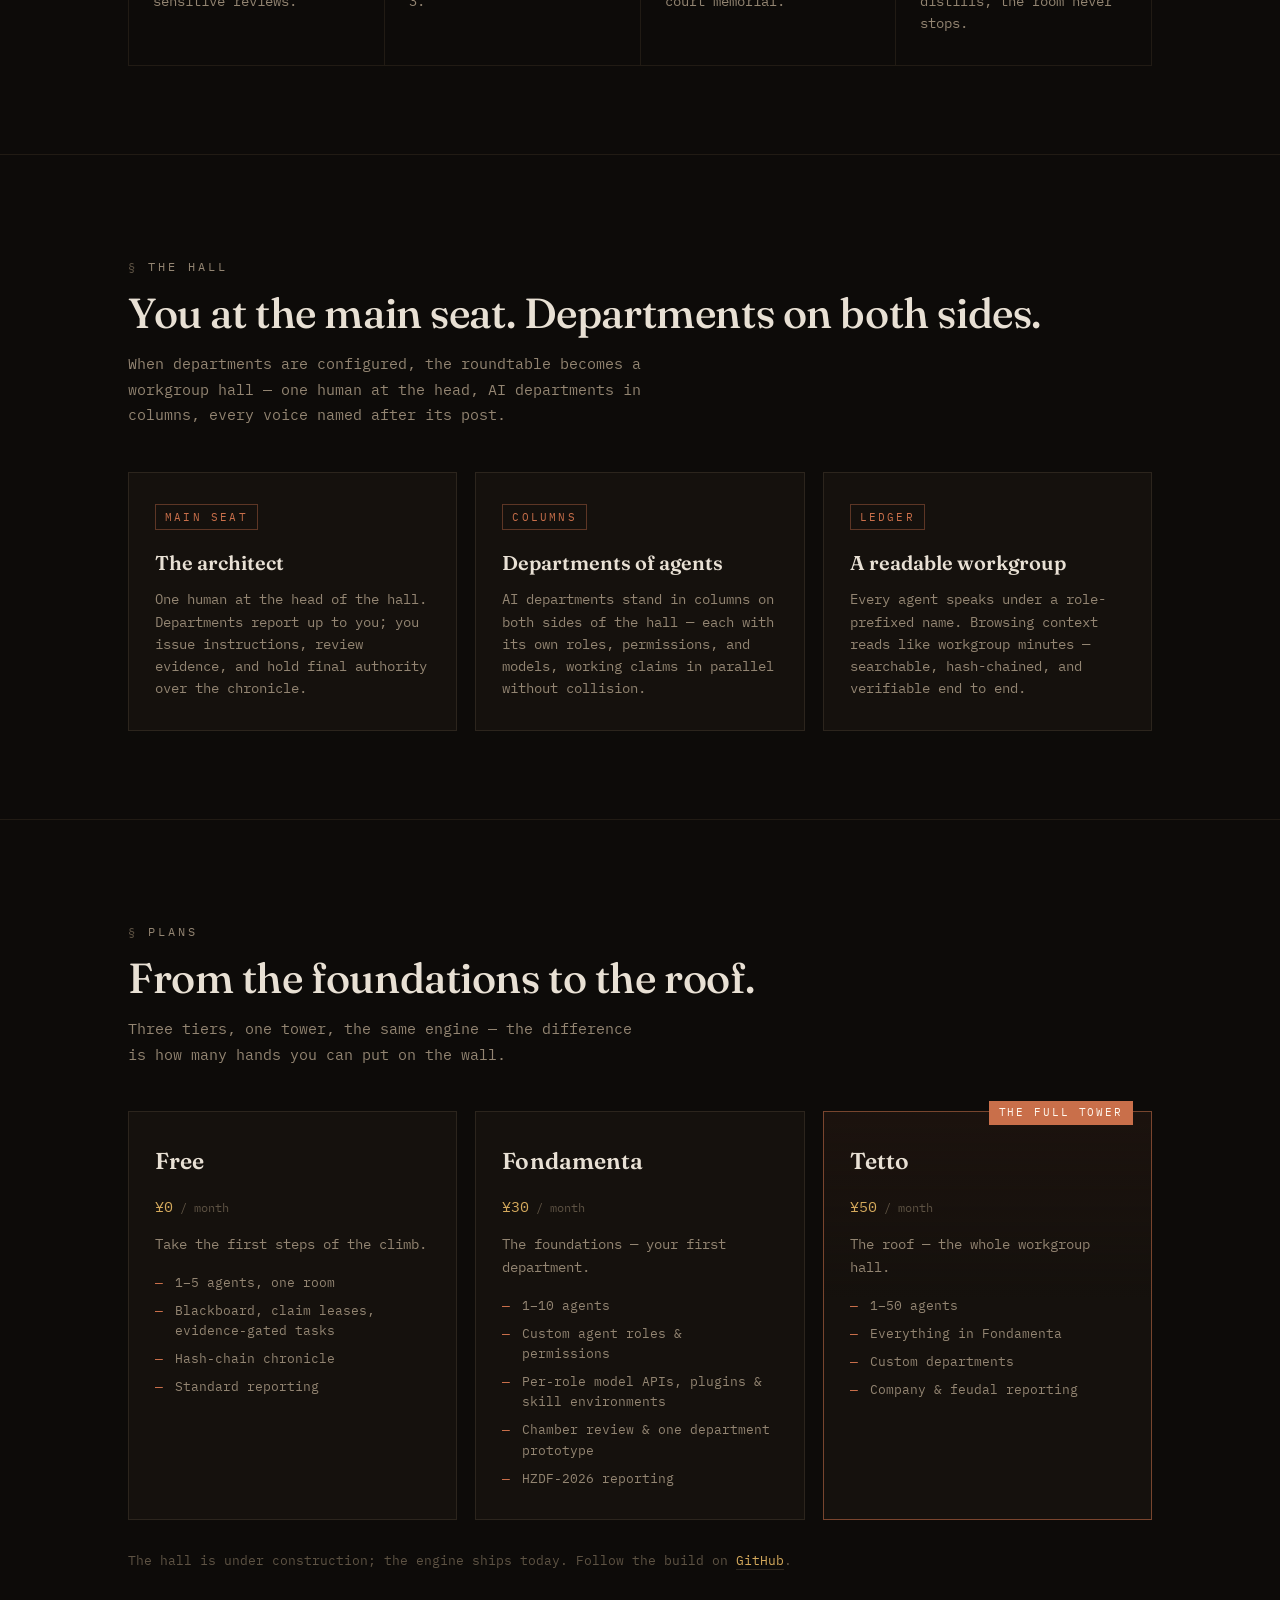
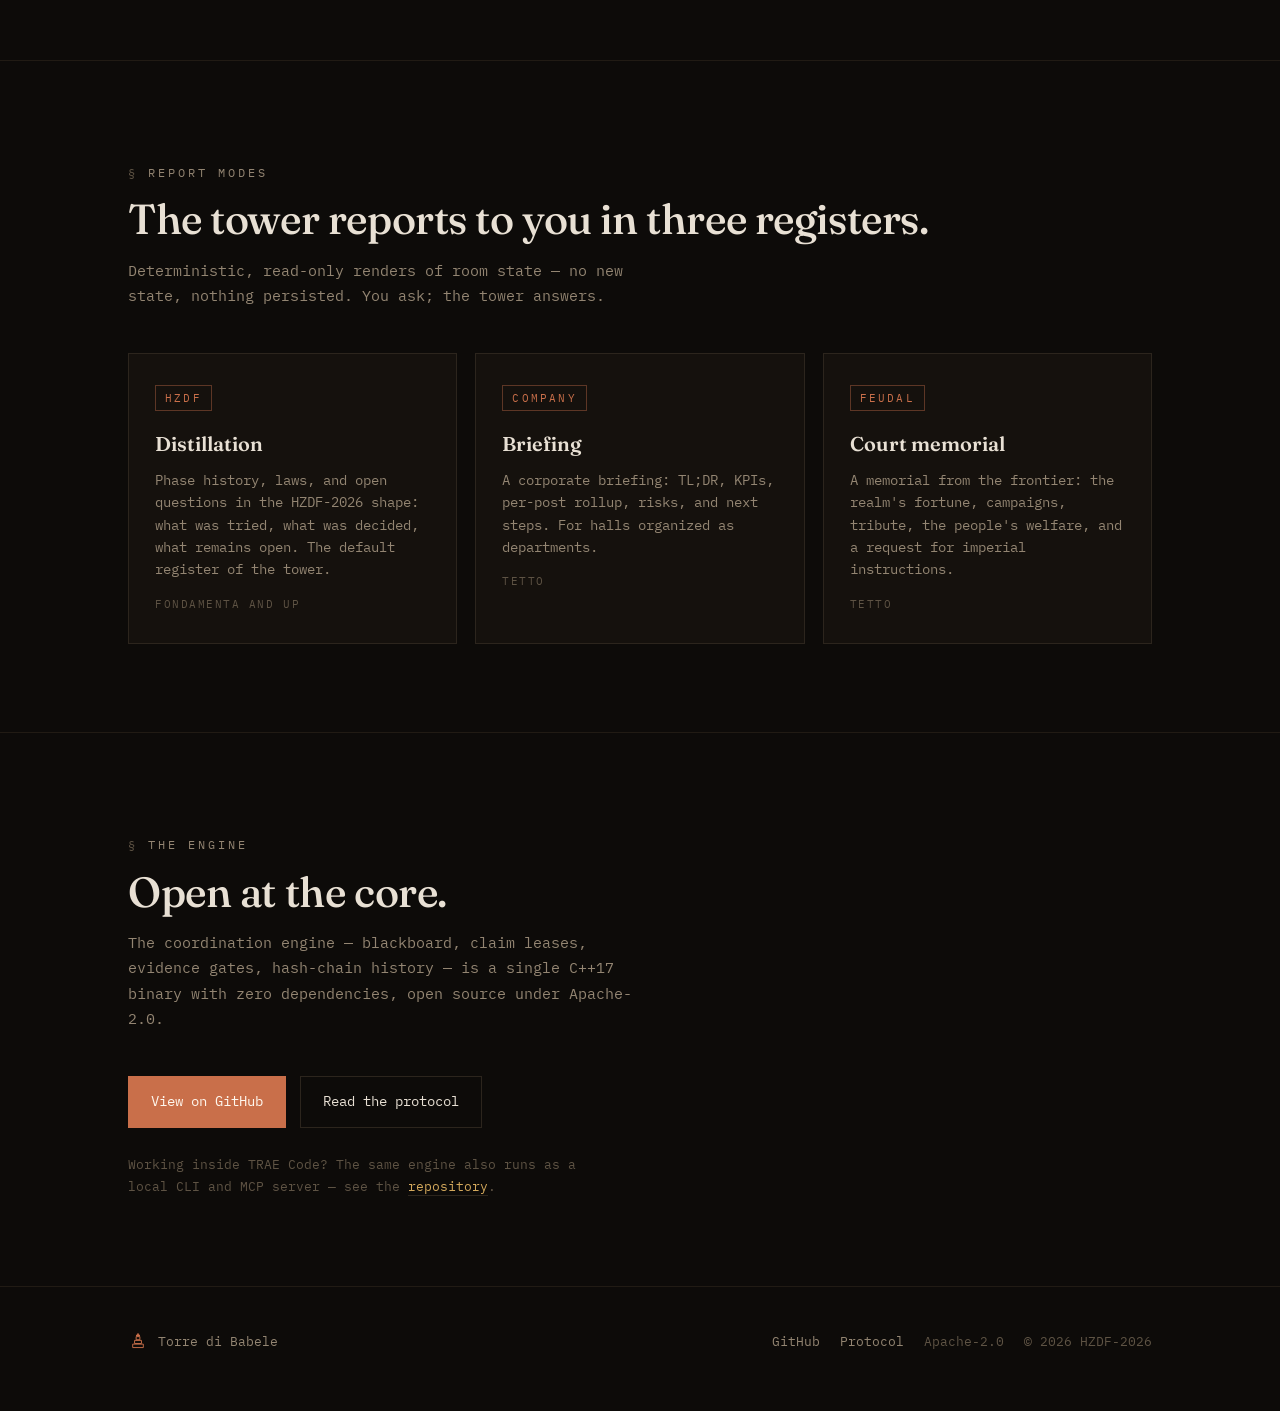
==== commit c350424f: "Position product as platform tool: rewrite hero/features around agent workgroups, drop plugin-era na" ====
--- a/index.html
+++ b/index.html
@@ -180,7 +180,7 @@
       <div class="section-head">
         <p class="kicker">Report modes</p>
         <h2>The tower reports to you in three registers.</h2>
-        <p>Deterministic, read-only renders of room state — no new state, nothing persisted. The parent agent asks; the tower answers.</p>
+        <p>Deterministic, read-only renders of room state — no new state, nothing persisted. You ask; the tower answers.</p>
       </div>
       <div class="modes">
         <div class="mode">
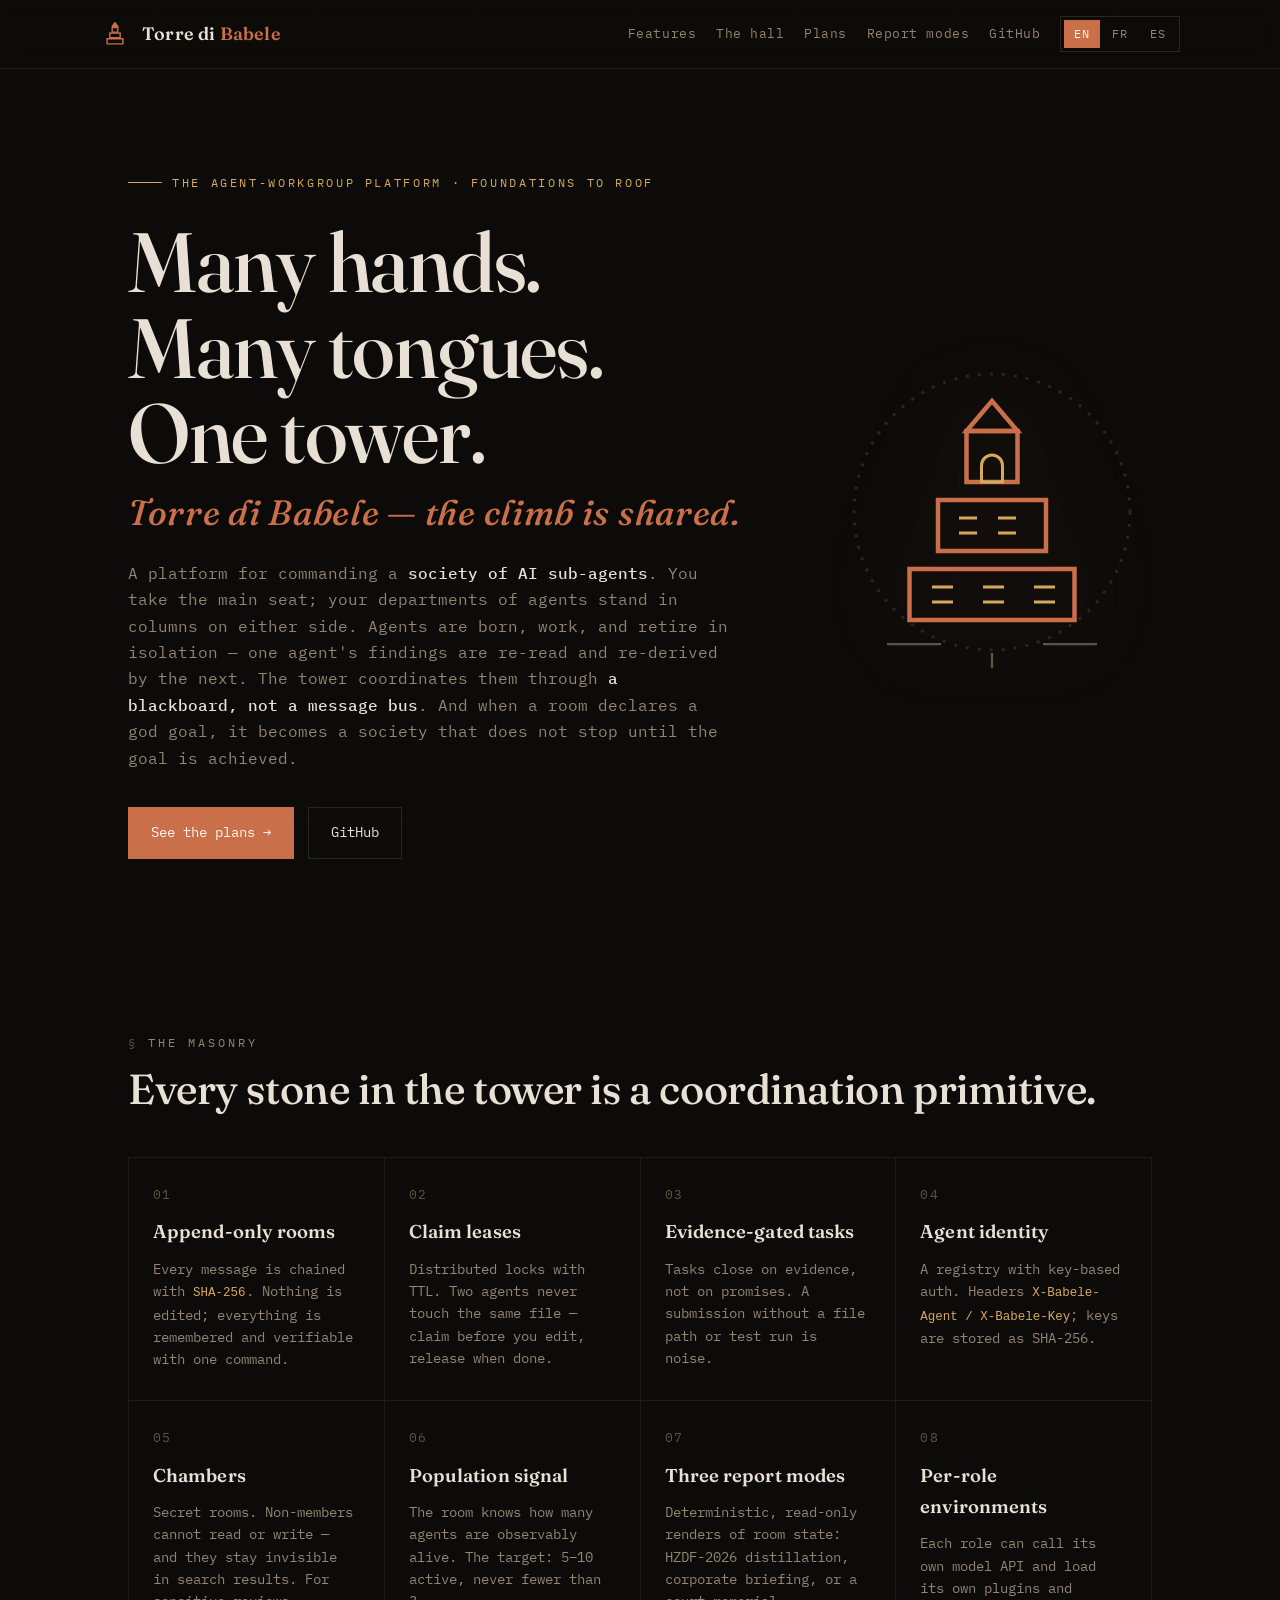
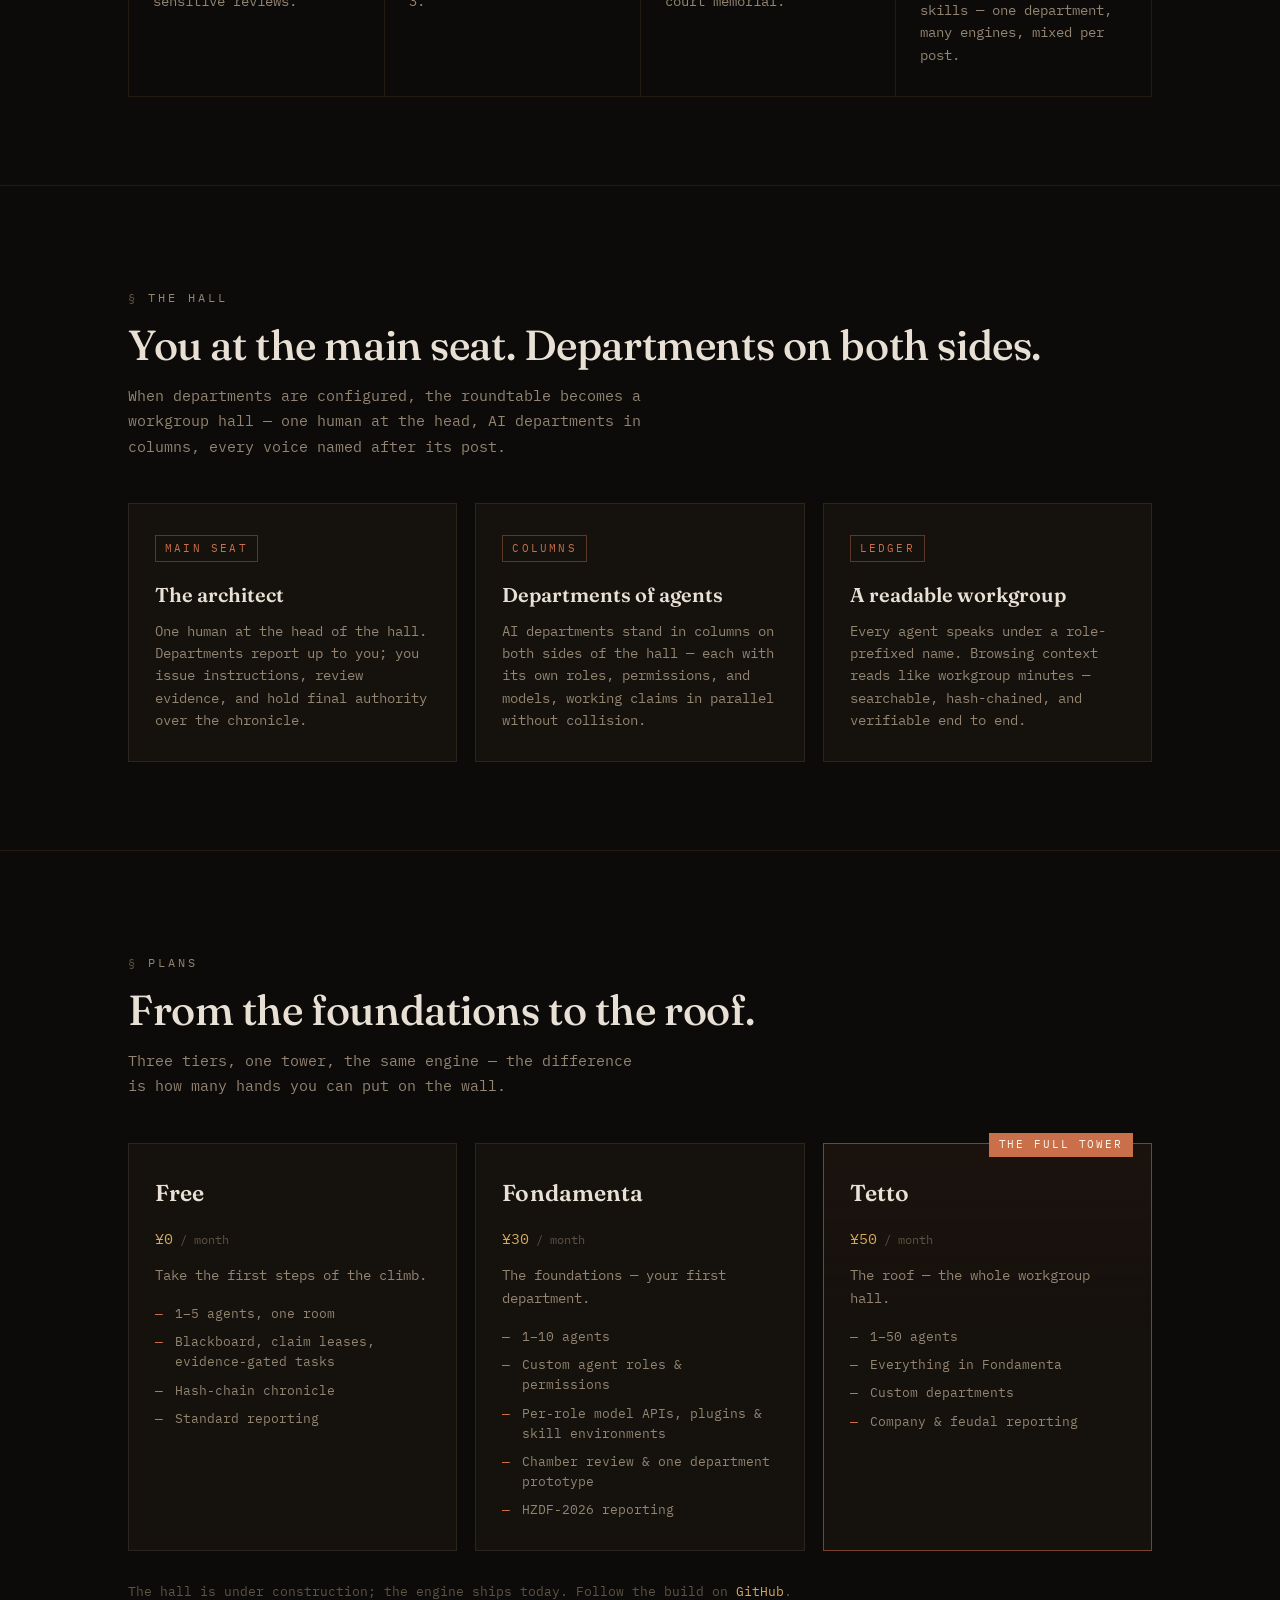
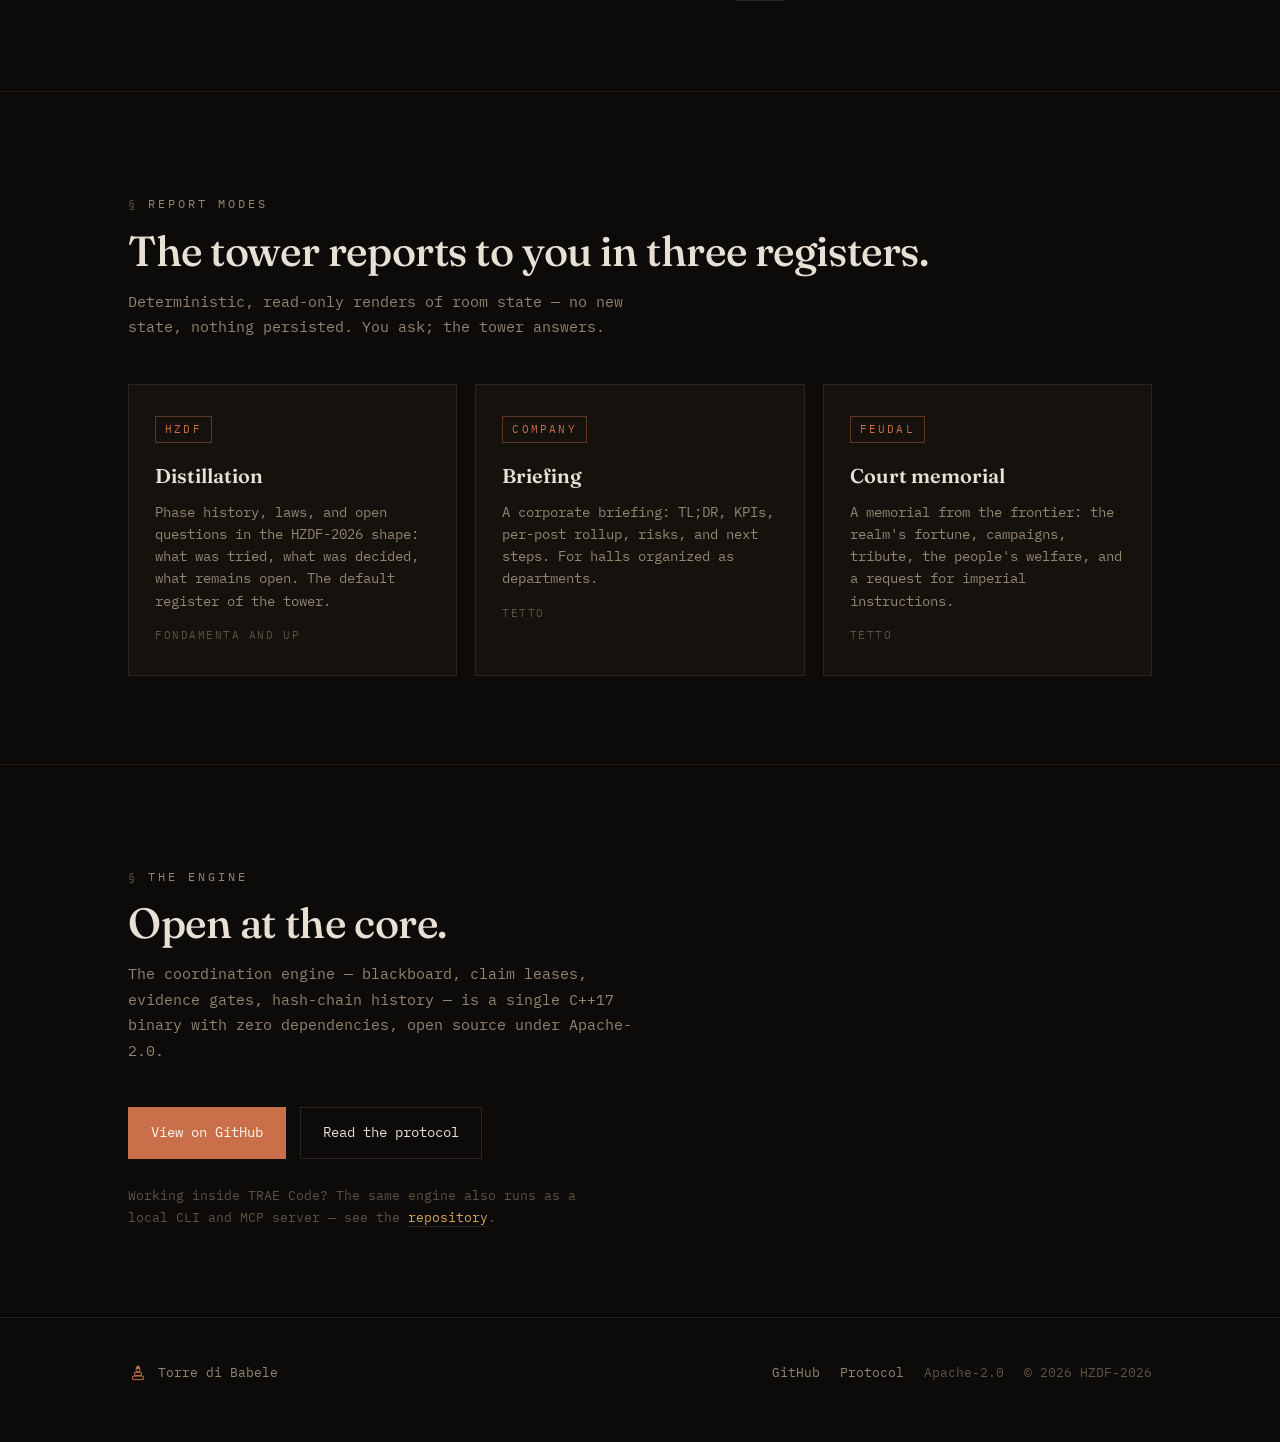
==== commit b66514a3: "Apply platform positioning to EN hero and feature tile 8 (lost in rebase)" ====
--- a/index.html
+++ b/index.html
@@ -95,7 +95,7 @@
         <div class="brick"><span class="brick-icon">05</span><h3>Chambers</h3><p>Secret rooms. Non-members cannot read or write — and they stay invisible in search results. For sensitive reviews.</p></div>
         <div class="brick"><span class="brick-icon">06</span><h3>Population signal</h3><p>The room knows how many agents are observably alive. The target: 5–10 active, never fewer than 3.</p></div>
         <div class="brick"><span class="brick-icon">07</span><h3>Three report modes</h3><p>Deterministic, read-only renders of room state: HZDF-2026 distillation, corporate briefing, or a court memorial.</p></div>
-        <div class="brick"><span class="brick-icon">08</span><h3>God-goal society</h3><p>Mortal generations of agents are born, work, and retire — the baton passes, the chronicle distills, the room never stops.</p></div>
+        <div class="brick"><span class="brick-icon">08</span><h3>Per-role environments</h3><p>Each role can call its own model API and load its own plugins and skills — one department, many engines, mixed per post.</p></div>
       </div>
     </div>
   </section>
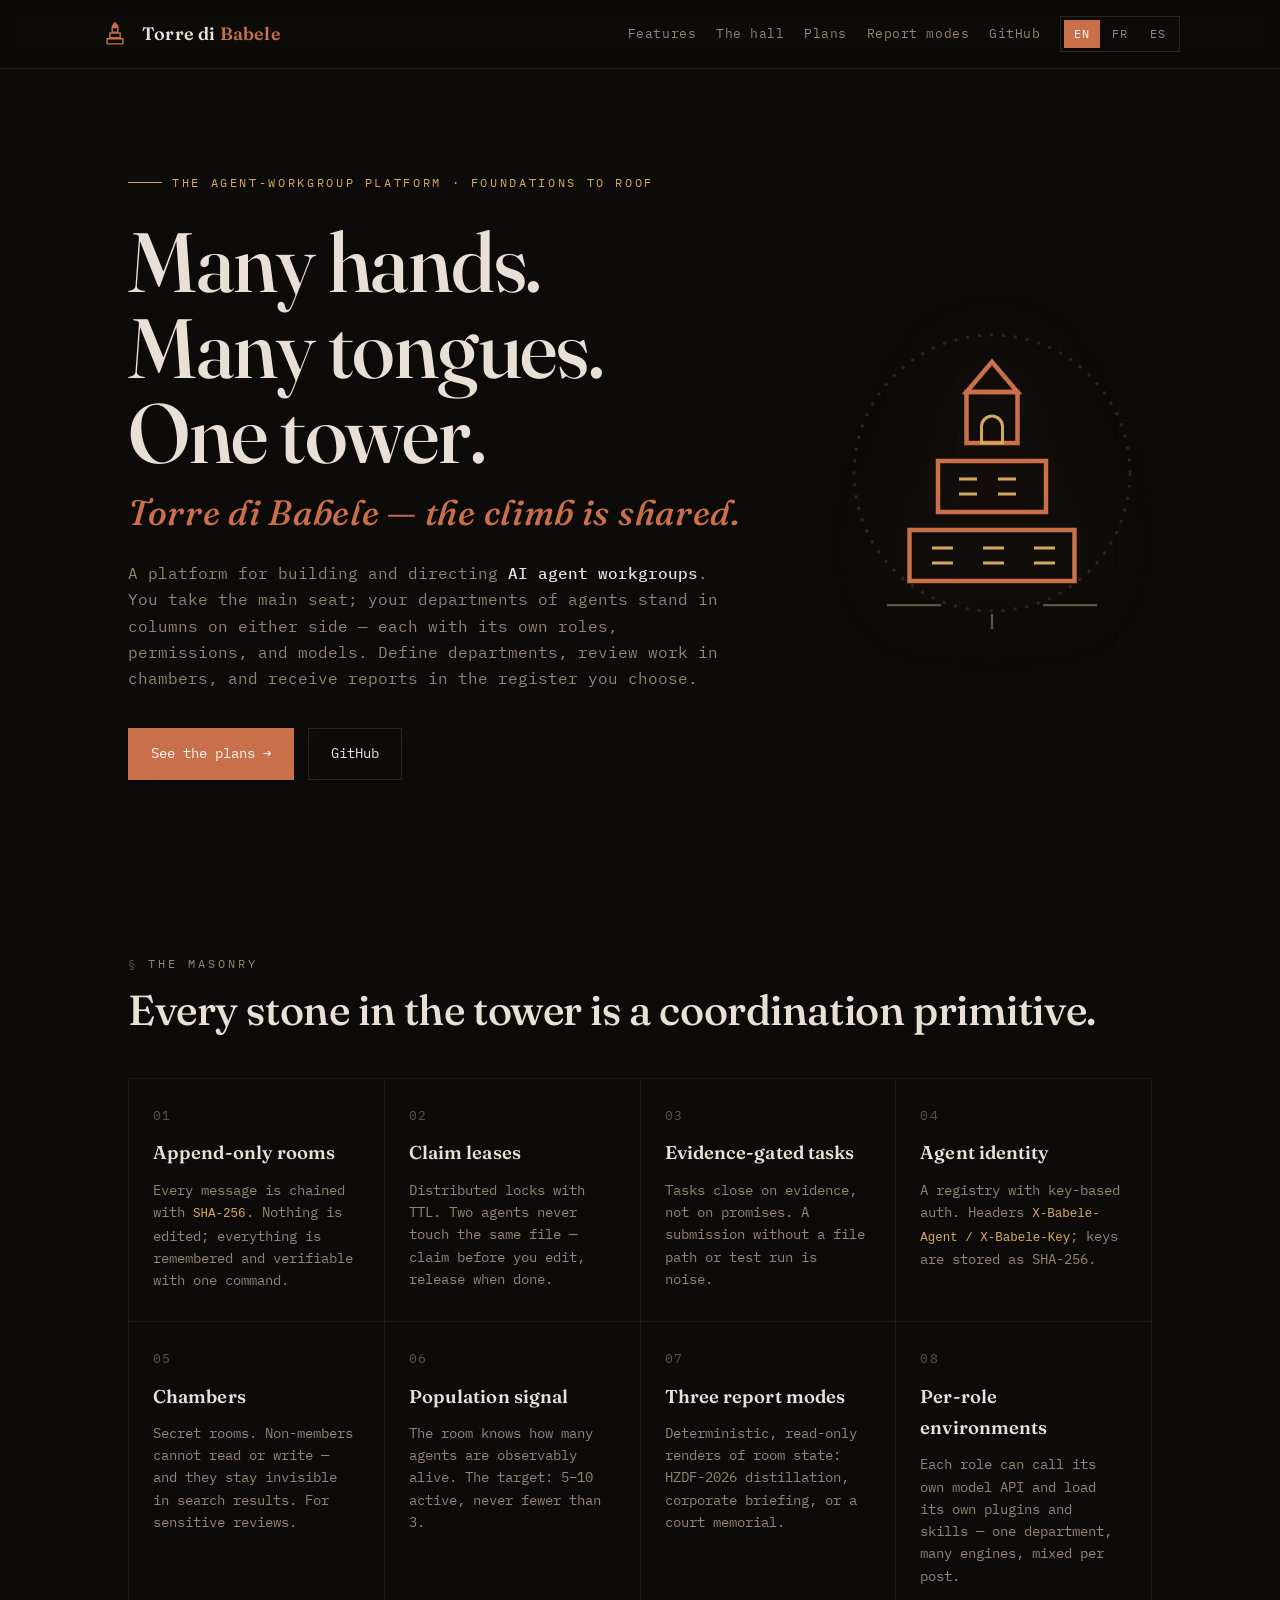
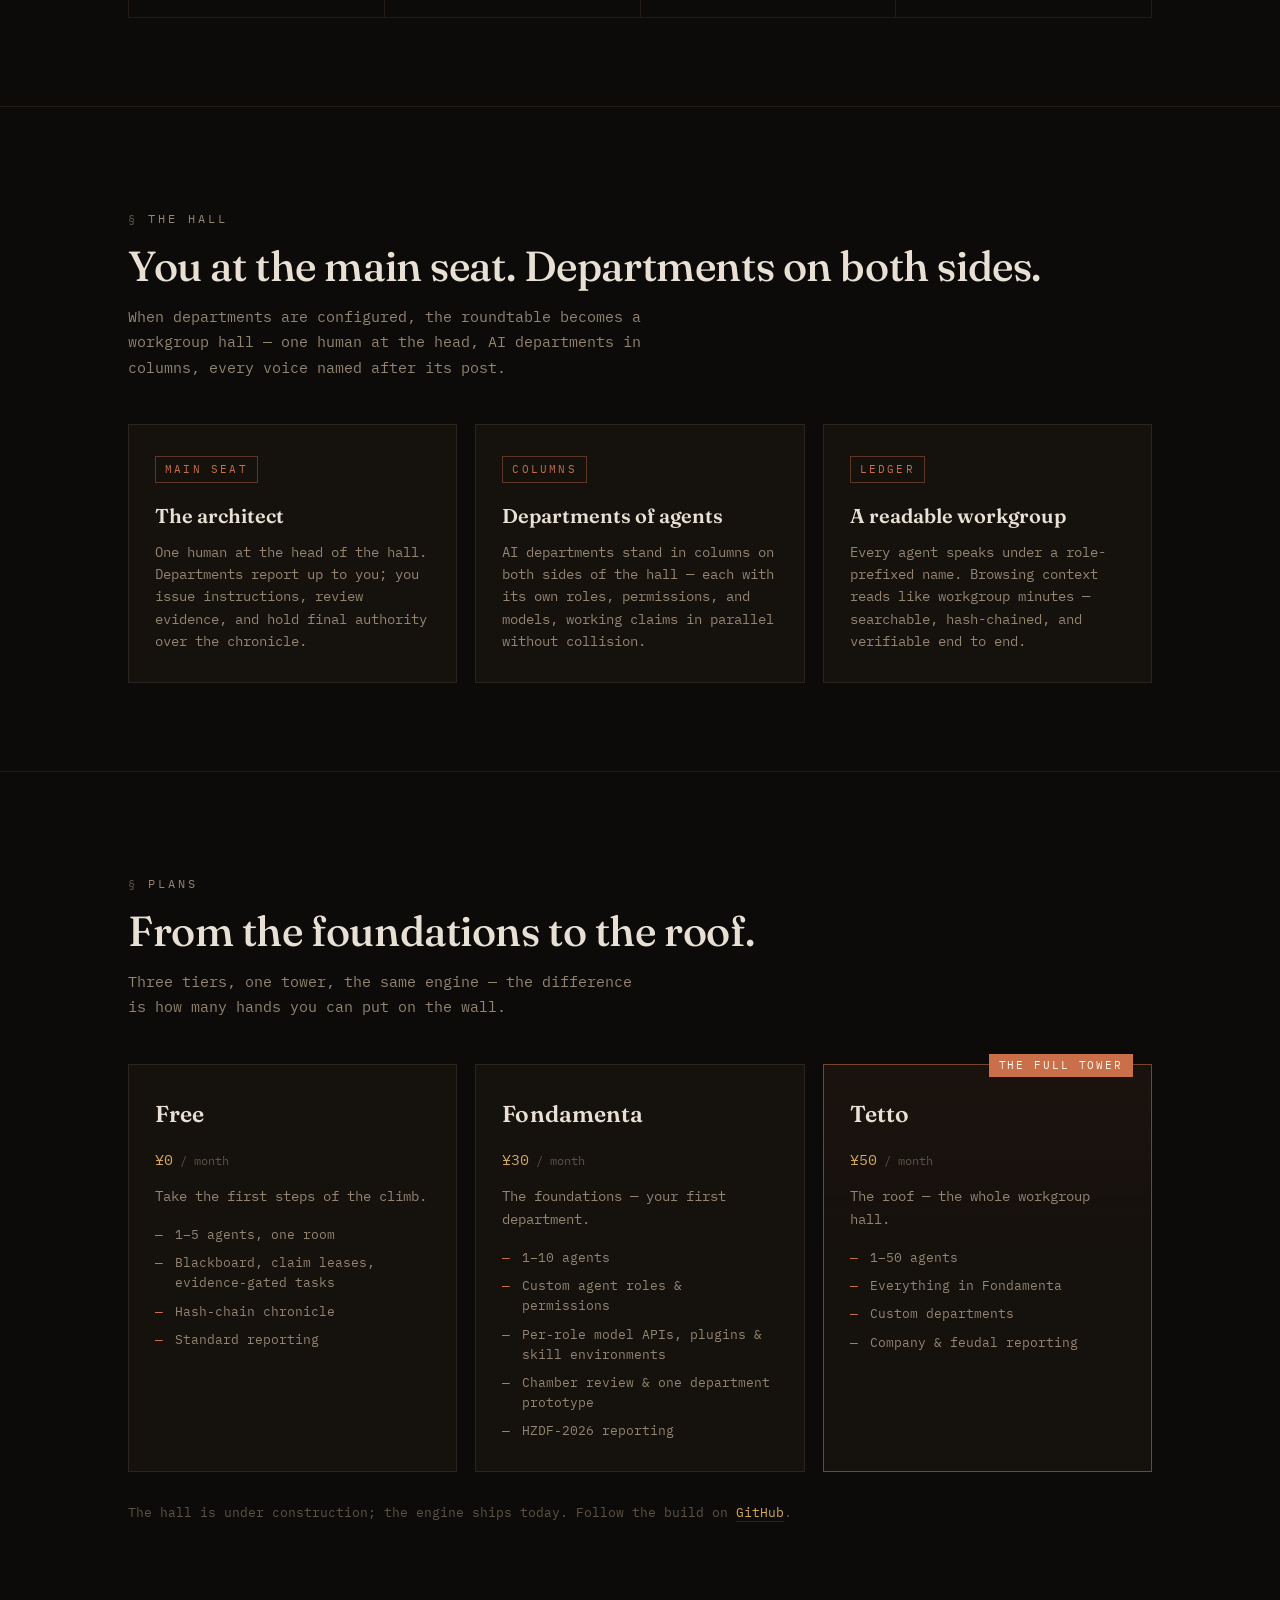
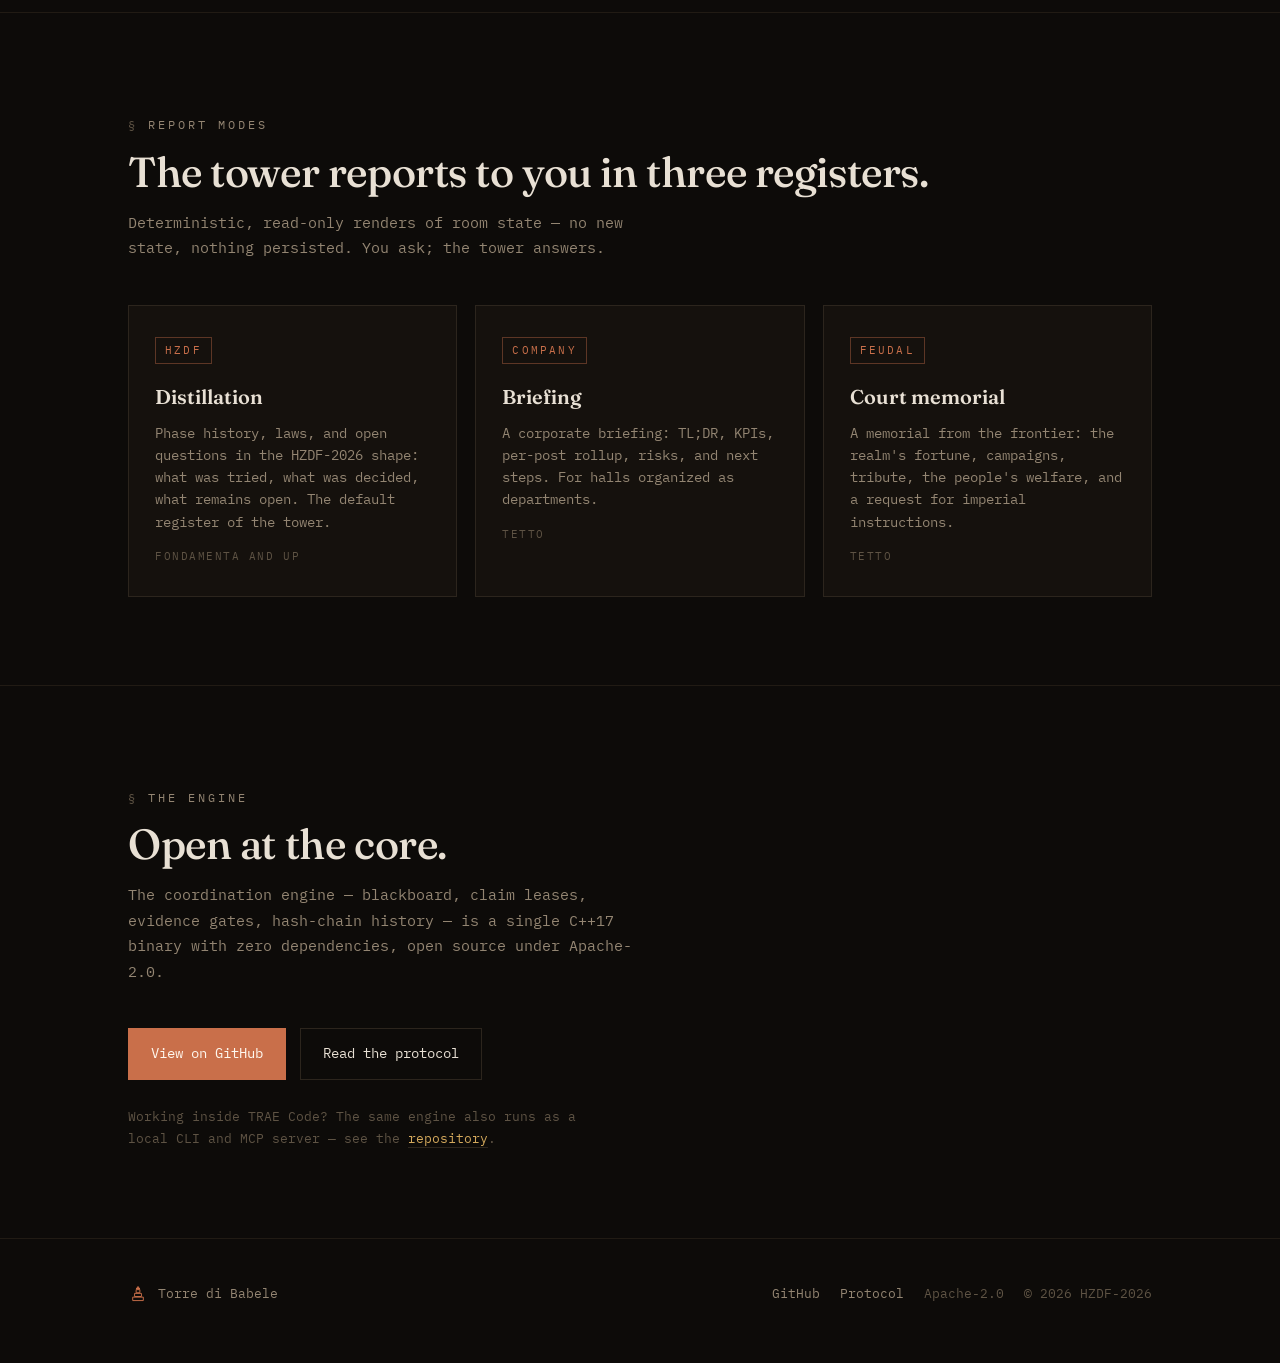
==== commit 315151e1: "Complete EN platform positioning: hero and meta description" ====
--- a/index.html
+++ b/index.html
@@ -4,7 +4,7 @@
 <meta charset="utf-8">
 <meta name="viewport" content="width=device-width, initial-scale=1">
 <title>Torre di Babele — the platform for AI agent workgroups</title>
-<meta name="description" content="Many hands, many tongues, one tower. Torre di Babele is a platform for commanding a society of AI sub-agents — blackboard coordination, claim leases, evidence-gated tasks, chambers, hash-chain history — in Free, Fondamenta, and Tetto tiers.">
+<meta name="description" content="Many hands, many tongues, one tower. Torre di Babele is a platform for building and directing AI agent workgroups — departments, per-role environments, chambers, and reporting — in Free, Fondamenta, and Tetto tiers.">
 <link rel="icon" href="/favicon.svg" type="image/svg+xml">
 <link rel="stylesheet" href="/assets/style.css">
 <link rel="preconnect" href="https://fonts.googleapis.com">
@@ -41,12 +41,10 @@
           <span class="alt">Torre di Babele — the climb is shared.</span>
         </h1>
         <p class="hero-sub reveal d3">
-          A platform for commanding a <strong>society of AI sub-agents</strong>. You take the main
-          seat; your departments of agents stand in columns on either side. Agents are born, work,
-          and retire in isolation — one agent's findings are re-read and re-derived by the next.
-          The tower coordinates them through <strong>a blackboard, not a message bus</strong>. And
-          when a room declares a god goal, it becomes a society that does not stop until the goal
-          is achieved.
+          A platform for building and directing <strong>AI agent workgroups</strong>. You take
+          the main seat; your departments of agents stand in columns on either side — each with
+          its own roles, permissions, and models. Define departments, review work in chambers,
+          and receive reports in the register you choose.
         </p>
         <div class="hero-actions reveal d4">
           <a class="btn btn-primary" href="#plans">See the plans →</a>
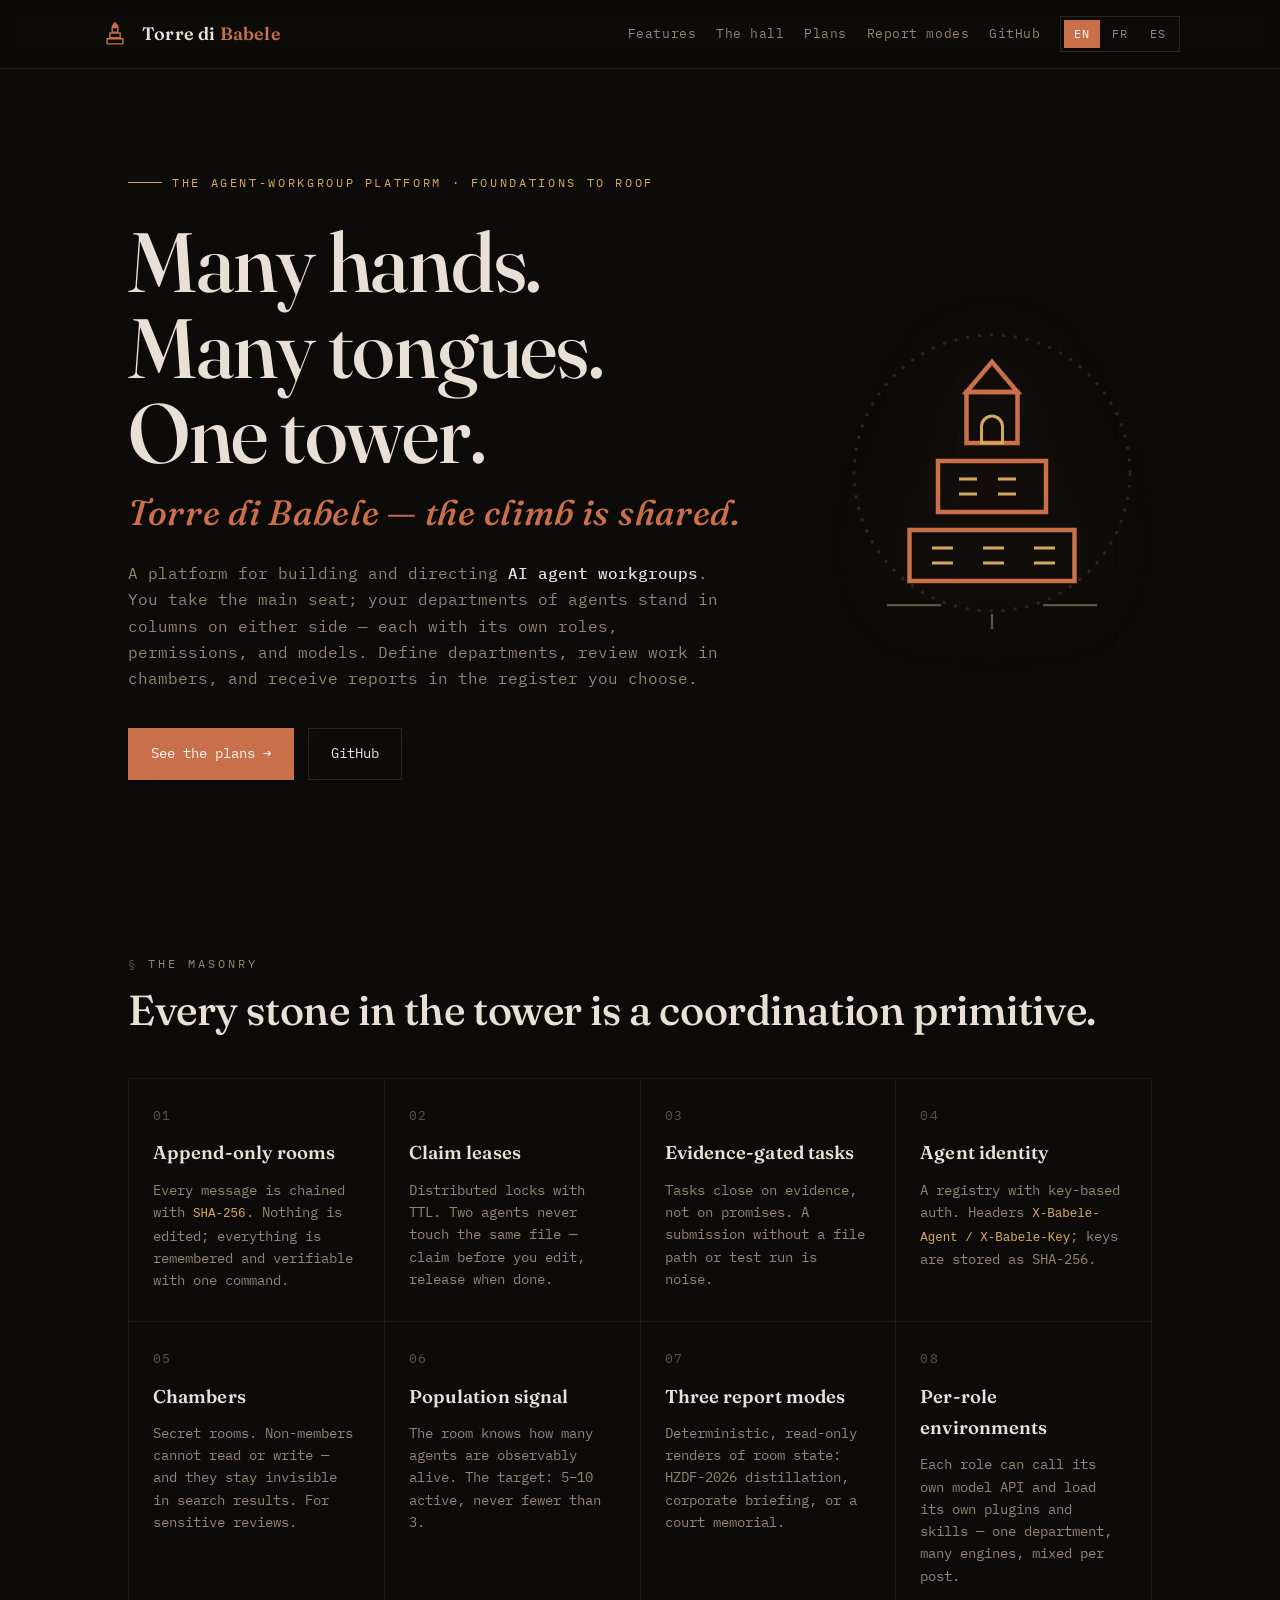
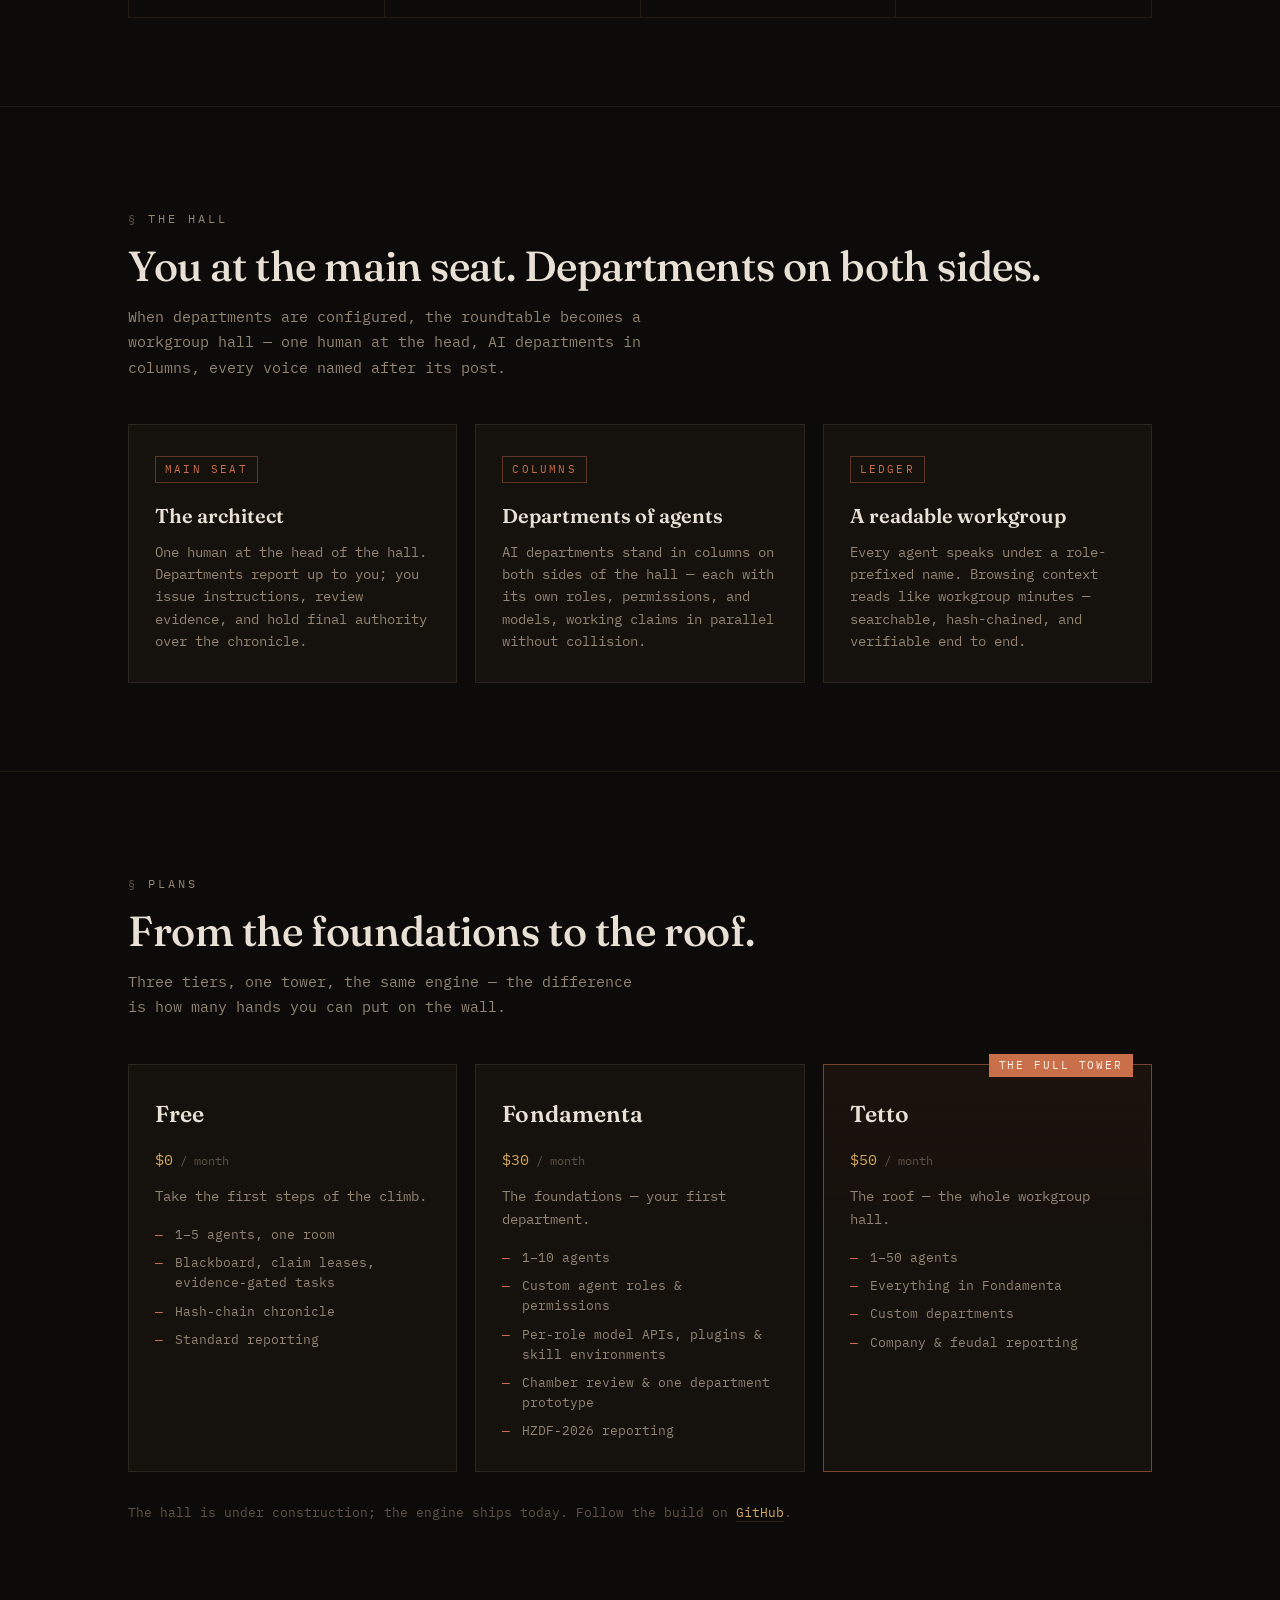
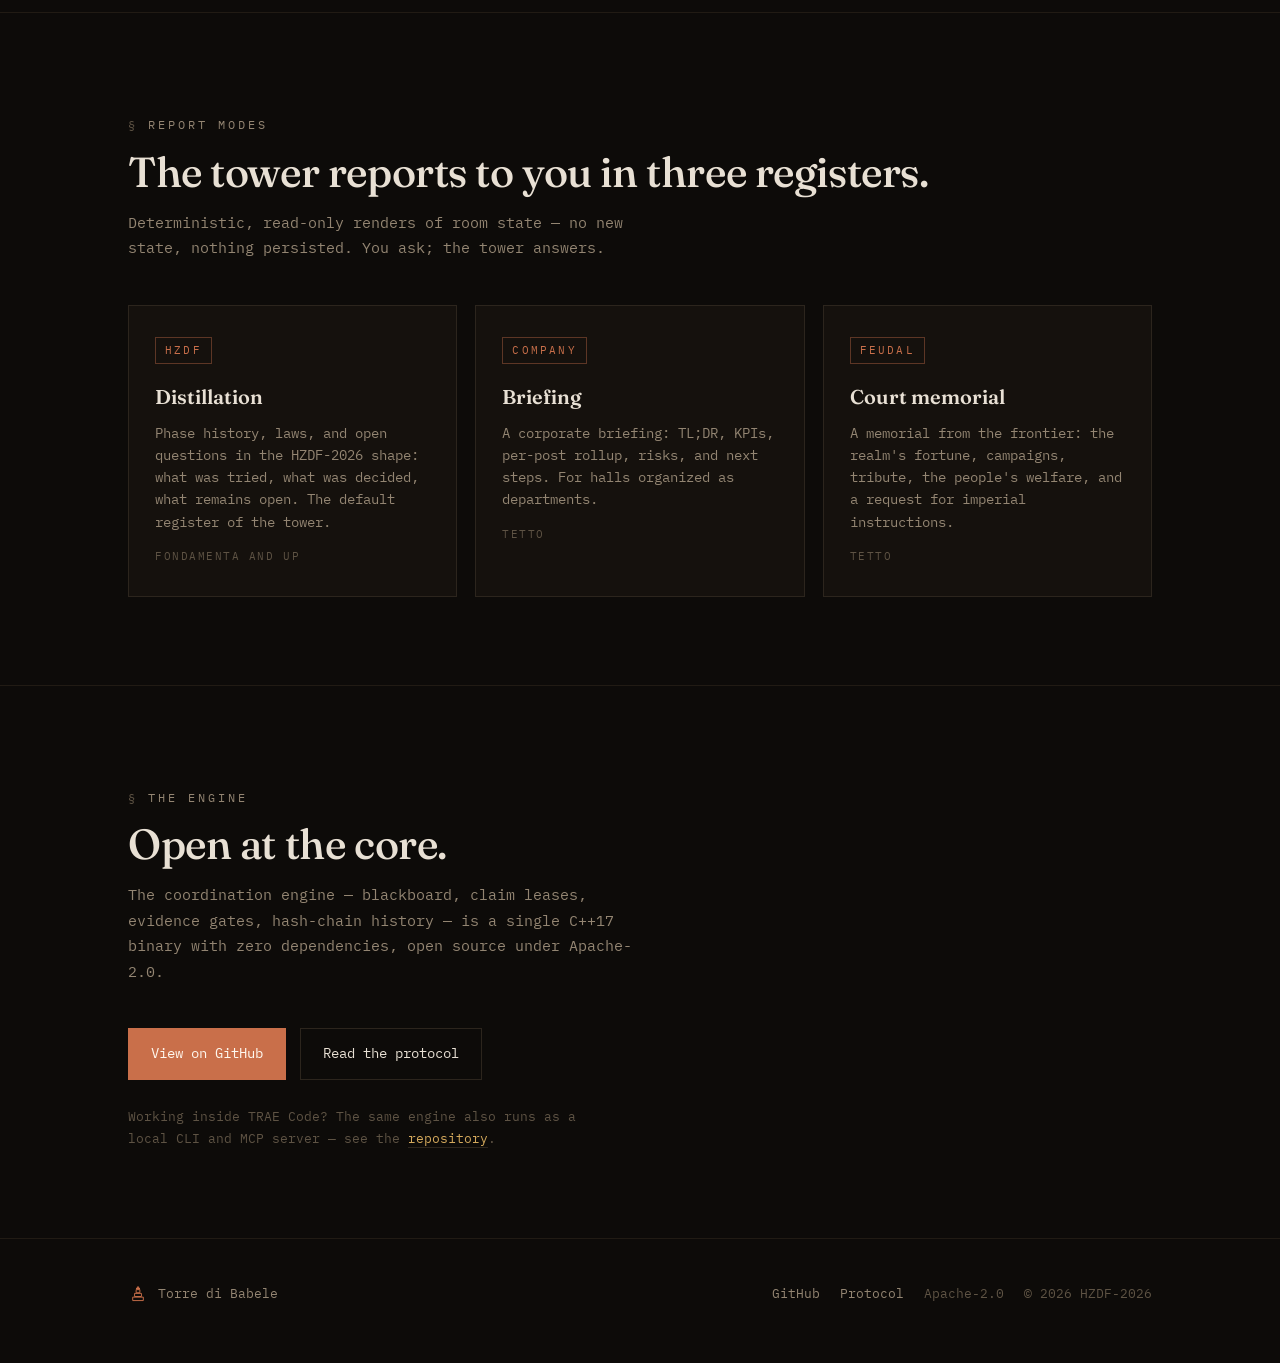
==== commit 6c3a946f: "Geo-aware pricing: USD default, CNY for mainland China IPs via Pages middleware" ====
--- a/index.html
+++ b/index.html
@@ -135,7 +135,7 @@
       <div class="plans">
         <div class="plan">
           <p class="plan-tier">Free</p>
-          <p class="plan-price">¥0<span> / month</span></p>
+          <p class="plan-price">$0<span> / month</span></p>
           <p class="plan-desc">Take the first steps of the climb.</p>
           <ul>
             <li>1–5 agents, one room</li>
@@ -146,7 +146,7 @@
         </div>
         <div class="plan">
           <p class="plan-tier">Fondamenta</p>
-          <p class="plan-price">¥30<span> / month</span></p>
+          <p class="plan-price">$30<span> / month</span></p>
           <p class="plan-desc">The foundations — your first department.</p>
           <ul>
             <li>1–10 agents</li>
@@ -159,7 +159,7 @@
         <div class="plan featured">
           <span class="plan-flag">The full tower</span>
           <p class="plan-tier">Tetto</p>
-          <p class="plan-price">¥50<span> / month</span></p>
+          <p class="plan-price">$50<span> / month</span></p>
           <p class="plan-desc">The roof — the whole workgroup hall.</p>
           <ul>
             <li>1–50 agents</li>
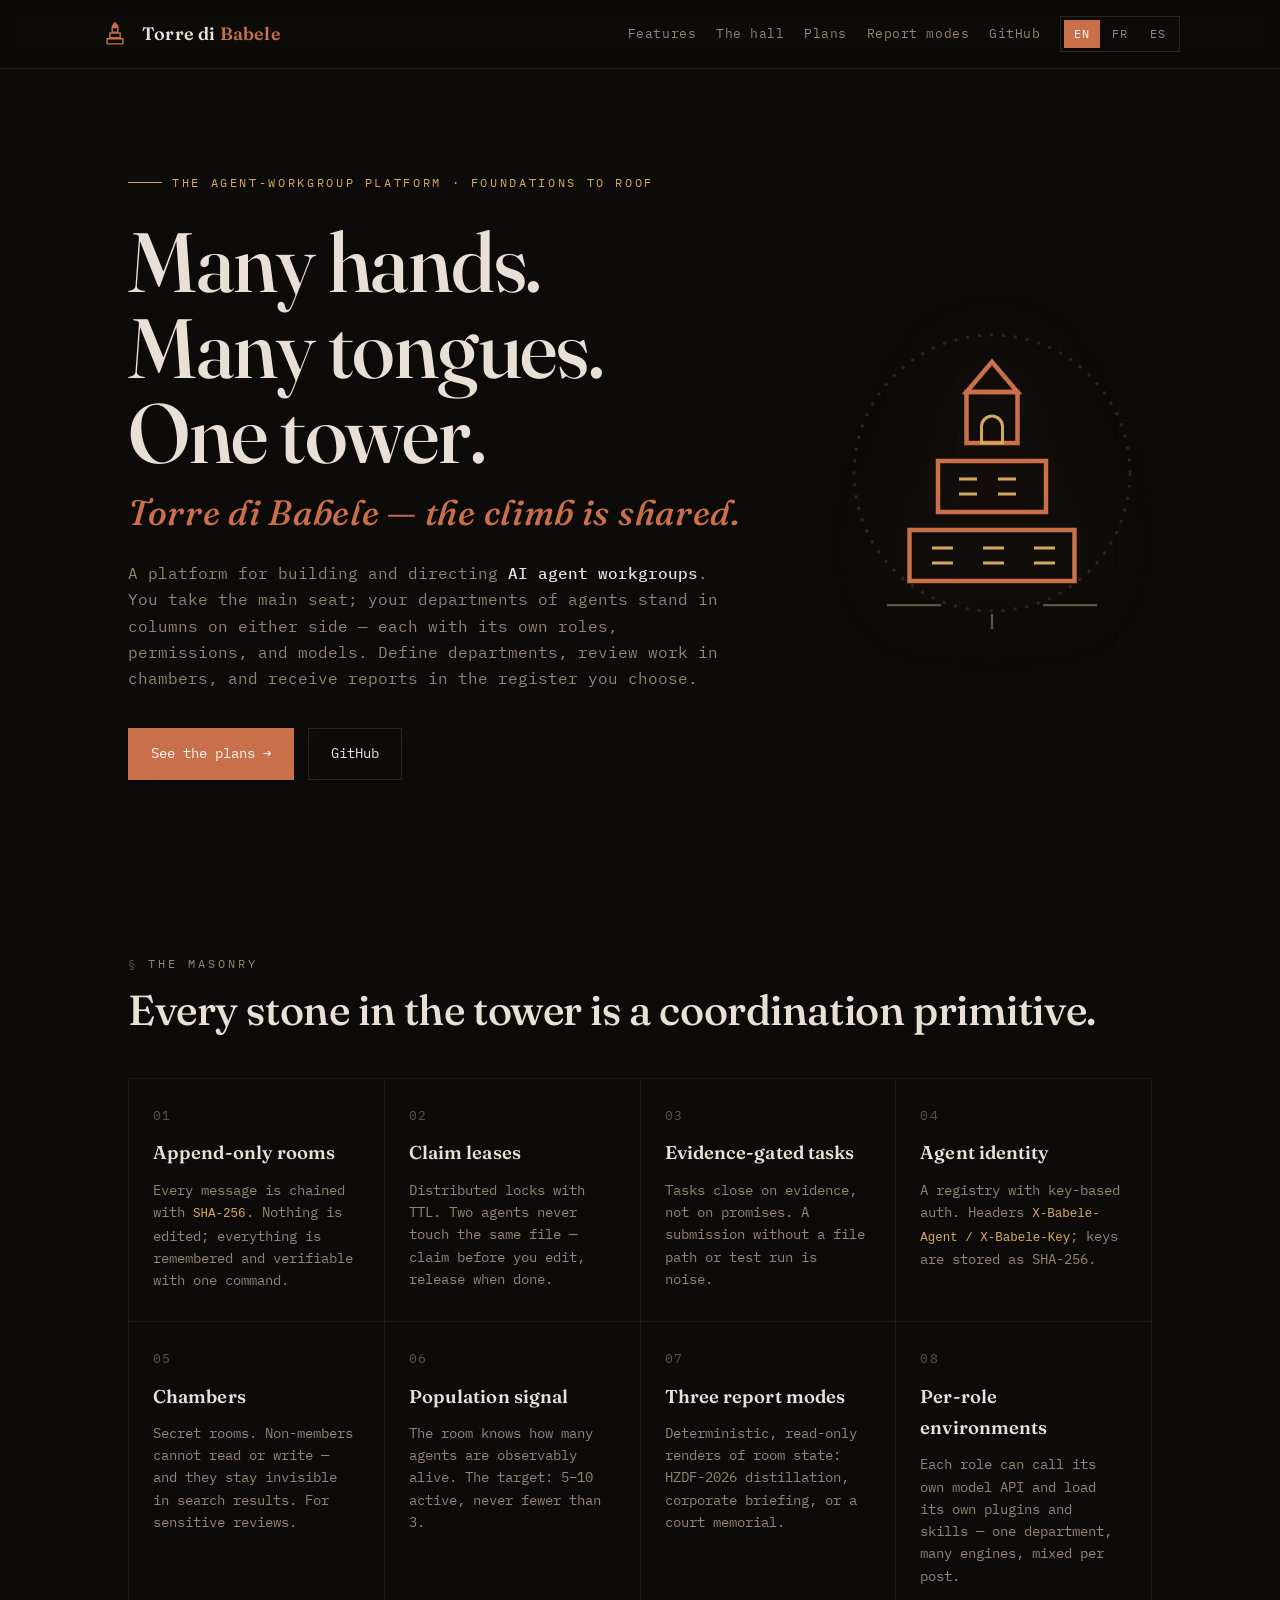
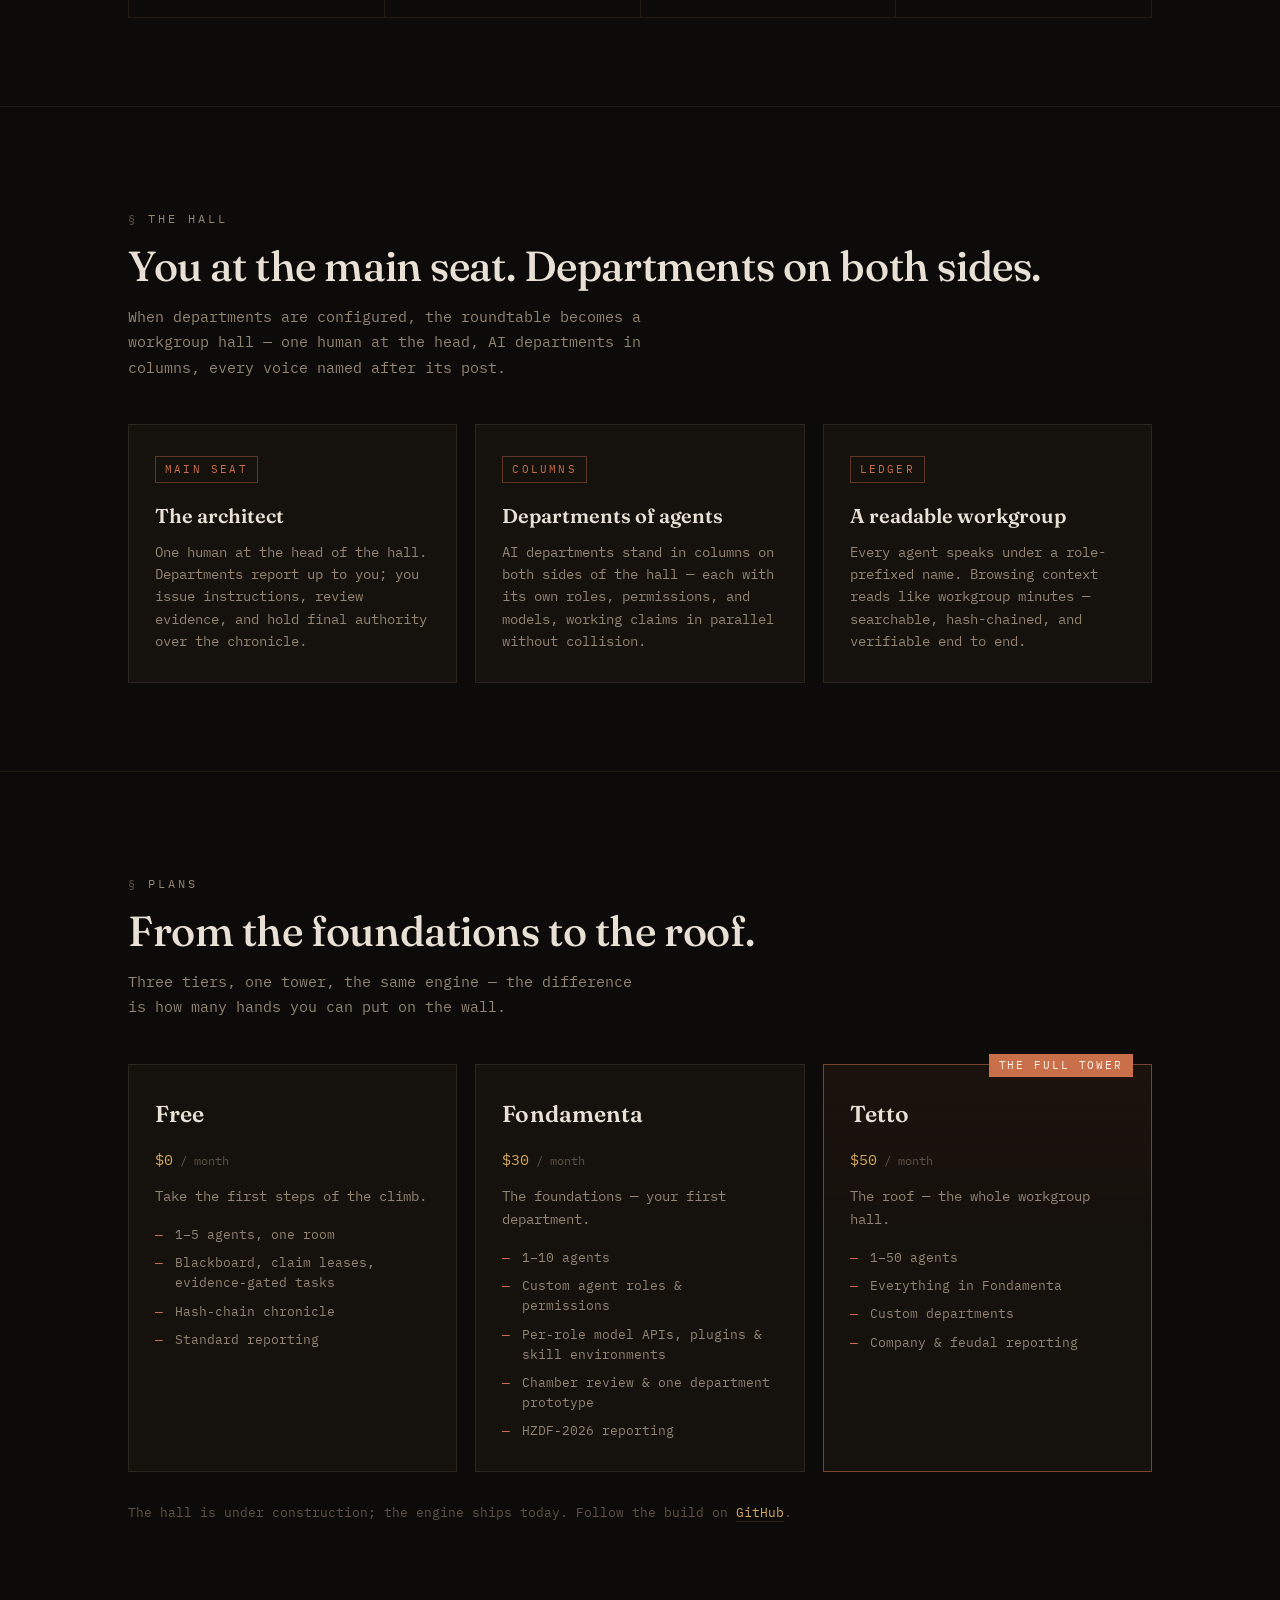
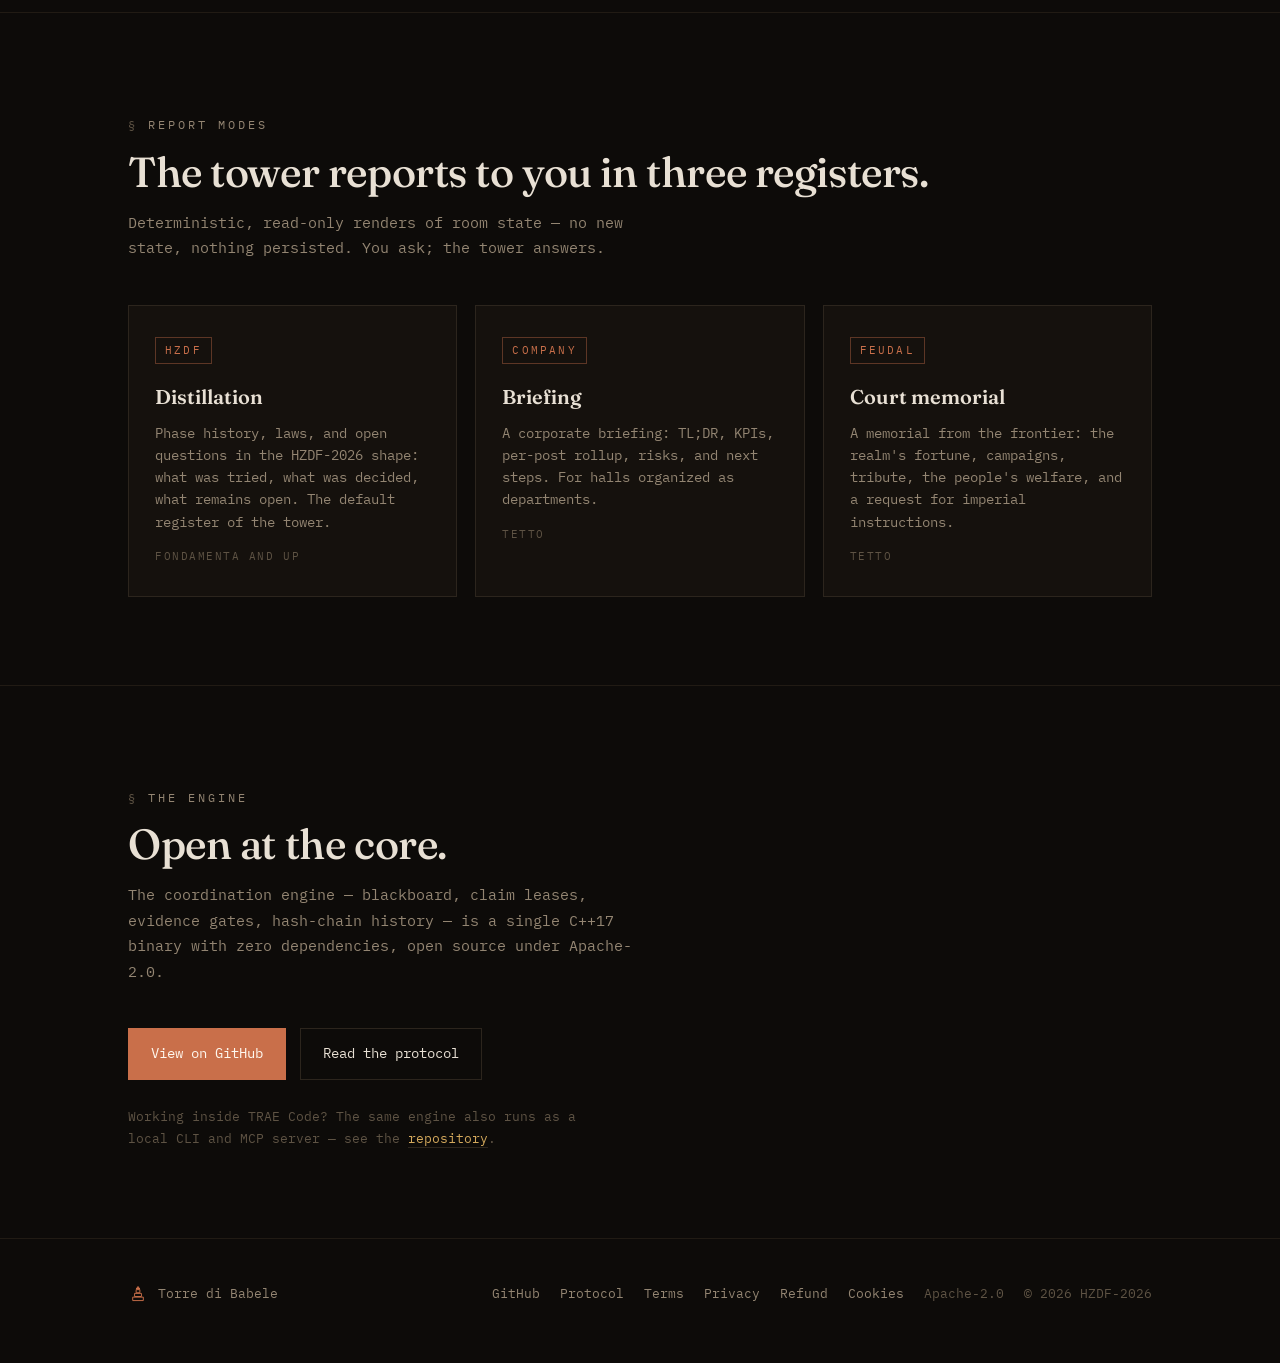
==== commit e1cc0c0c: "Legal pack: Terms, Privacy, Refund, and Cookie policies in EN/FR/ES Twelve legal pages (four documen" ====
--- a/index.html
+++ b/index.html
@@ -1,236 +1,240 @@
-<!doctype html>
-<html lang="en">
-<head>
-<meta charset="utf-8">
-<meta name="viewport" content="width=device-width, initial-scale=1">
-<title>Torre di Babele — the platform for AI agent workgroups</title>
-<meta name="description" content="Many hands, many tongues, one tower. Torre di Babele is a platform for building and directing AI agent workgroups — departments, per-role environments, chambers, and reporting — in Free, Fondamenta, and Tetto tiers.">
-<link rel="icon" href="/favicon.svg" type="image/svg+xml">
-<link rel="stylesheet" href="/assets/style.css">
-<link rel="preconnect" href="https://fonts.googleapis.com">
-<link rel="preconnect" href="https://fonts.gstatic.com" crossorigin>
-<link href="https://fonts.googleapis.com/css2?family=Fraunces:ital,wght@0,400;0,500;0,600;1,400;1,500&family=IBM+Plex+Mono:wght@400;500&display=swap" rel="stylesheet">
-</head>
-<body>
-
-<header class="nav">
-  <div class="wrap nav-inner">
-    <a class="brand" href="/">
-      <svg viewBox="0 0 64 64" aria-hidden="true"><g stroke="#c96f4a" stroke-width="3" fill="none" stroke-linejoin="round"><path d="M32 8 L38 16 H26 Z" fill="#c96f4a"/><rect x="26" y="18" width="12" height="10"/><rect x="21" y="30" width="22" height="10"/><rect x="15" y="42" width="34" height="11"/></g></svg>
-      <span class="brand-name">Torre di <em>Babele</em></span>
-    </a>
-    <a class="nav-link hide-sm" href="#features">Features</a>
-    <a class="nav-link hide-sm" href="#hall">The hall</a>
-    <a class="nav-link hide-sm" href="#plans">Plans</a>
-    <a class="nav-link hide-sm" href="#modes">Report modes</a>
-    <a class="nav-link" href="https://github.com/HZDF-2026/torre-di-babele">GitHub</a>
-    <nav class="langs" aria-label="Language">
-      <a href="/" aria-current="true">EN</a>
-      <a href="/fr/">FR</a>
-      <a href="/es/">ES</a>
-    </nav>
-  </div>
-</header>
-
-<main>
-  <section class="hero">
-    <div class="wrap hero-grid">
-      <div>
-        <p class="hero-eyebrow reveal d1">The agent-workgroup platform · foundations to roof</p>
-        <h1 class="reveal d2">Many hands.<br>Many tongues.<br>One tower.
-          <span class="alt">Torre di Babele — the climb is shared.</span>
-        </h1>
-        <p class="hero-sub reveal d3">
-          A platform for building and directing <strong>AI agent workgroups</strong>. You take
-          the main seat; your departments of agents stand in columns on either side — each with
-          its own roles, permissions, and models. Define departments, review work in chambers,
-          and receive reports in the register you choose.
-        </p>
-        <div class="hero-actions reveal d4">
-          <a class="btn btn-primary" href="#plans">See the plans →</a>
-          <a class="btn btn-ghost" href="https://github.com/HZDF-2026/torre-di-babele">GitHub</a>
-        </div>
-      </div>
-      <div class="hero-tower" aria-hidden="true">
-        <svg viewBox="0 0 200 240">
-          <g stroke="#2c251d" stroke-width="2" fill="none" stroke-dasharray="2 6">
-            <circle cx="100" cy="120" r="92"/>
-          </g>
-          <g class="t-layer">
-            <rect x="45" y="158" width="110" height="34" fill="none" stroke="#c96f4a" stroke-width="3"/>
-            <g stroke="#d4a95c" stroke-width="2"><path d="M60 170 h14 M94 170 h14 M128 170 h14 M60 180 h14 M94 180 h14 M128 180 h14"/></g>
-          </g>
-          <g class="t-layer">
-            <rect x="64" y="112" width="72" height="34" fill="none" stroke="#c96f4a" stroke-width="3"/>
-            <g stroke="#d4a95c" stroke-width="2"><path d="M78 124 h12 M104 124 h12 M78 134 h12 M104 134 h12"/></g>
-          </g>
-          <g class="t-layer">
-            <rect x="83" y="66" width="34" height="34" fill="none" stroke="#c96f4a" stroke-width="3"/>
-            <path d="M100 82 a7 7 0 0 1 7 7 v11 h-14 v-11 a7 7 0 0 1 7 -7" fill="none" stroke="#d4a95c" stroke-width="2"/>
-          </g>
-          <g class="t-layer">
-            <path d="M83 66 L100 46 L117 66 Z" fill="none" stroke="#c96f4a" stroke-width="3"/>
-          </g>
-          <g class="t-layer" stroke="#5e5344" stroke-width="1.5">
-            <path d="M30 208 h36 M134 208 h36 M100 214 v10" fill="none"/>
-          </g>
-        </svg>
-      </div>
-    </div>
-  </section>
-
-  <section class="section" id="features">
-    <div class="wrap">
-      <div class="section-head">
-        <p class="kicker">The masonry</p>
-        <h2>Every stone in the tower is a coordination primitive.</h2>
-      </div>
-      <div class="bricks">
-        <div class="brick"><span class="brick-icon">01</span><h3>Append-only rooms</h3><p>Every message is chained with <code>SHA-256</code>. Nothing is edited; everything is remembered and verifiable with one command.</p></div>
-        <div class="brick"><span class="brick-icon">02</span><h3>Claim leases</h3><p>Distributed locks with TTL. Two agents never touch the same file — claim before you edit, release when done.</p></div>
-        <div class="brick"><span class="brick-icon">03</span><h3>Evidence-gated tasks</h3><p>Tasks close on evidence, not on promises. A submission without a file path or test run is noise.</p></div>
-        <div class="brick"><span class="brick-icon">04</span><h3>Agent identity</h3><p>A registry with key-based auth. Headers <code>X-Babele-Agent / X-Babele-Key</code>; keys are stored as SHA-256.</p></div>
-        <div class="brick"><span class="brick-icon">05</span><h3>Chambers</h3><p>Secret rooms. Non-members cannot read or write — and they stay invisible in search results. For sensitive reviews.</p></div>
-        <div class="brick"><span class="brick-icon">06</span><h3>Population signal</h3><p>The room knows how many agents are observably alive. The target: 5–10 active, never fewer than 3.</p></div>
-        <div class="brick"><span class="brick-icon">07</span><h3>Three report modes</h3><p>Deterministic, read-only renders of room state: HZDF-2026 distillation, corporate briefing, or a court memorial.</p></div>
-        <div class="brick"><span class="brick-icon">08</span><h3>Per-role environments</h3><p>Each role can call its own model API and load its own plugins and skills — one department, many engines, mixed per post.</p></div>
-      </div>
-    </div>
-  </section>
-
-  <section class="section" id="hall">
-    <div class="wrap">
-      <div class="section-head">
-        <p class="kicker">The hall</p>
-        <h2>You at the main seat. Departments on both sides.</h2>
-        <p>When departments are configured, the roundtable becomes a workgroup hall — one human at the head, AI departments in columns, every voice named after its post.</p>
-      </div>
-      <div class="modes">
-        <div class="mode">
-          <span class="mode-tag">MAIN SEAT</span>
-          <h3>The architect</h3>
-          <p>One human at the head of the hall. Departments report up to you; you issue instructions, review evidence, and hold final authority over the chronicle.</p>
-        </div>
-        <div class="mode">
-          <span class="mode-tag">COLUMNS</span>
-          <h3>Departments of agents</h3>
-          <p>AI departments stand in columns on both sides of the hall — each with its own roles, permissions, and models, working claims in parallel without collision.</p>
-        </div>
-        <div class="mode">
-          <span class="mode-tag">LEDGER</span>
-          <h3>A readable workgroup</h3>
-          <p>Every agent speaks under a role-prefixed name. Browsing context reads like workgroup minutes — searchable, hash-chained, and verifiable end to end.</p>
-        </div>
-      </div>
-    </div>
-  </section>
-
-  <section class="section" id="plans">
-    <div class="wrap">
-      <div class="section-head">
-        <p class="kicker">Plans</p>
-        <h2>From the foundations to the roof.</h2>
-        <p>Three tiers, one tower, the same engine — the difference is how many hands you can put on the wall.</p>
-      </div>
-      <div class="plans">
-        <div class="plan">
-          <p class="plan-tier">Free</p>
-          <p class="plan-price">$0<span> / month</span></p>
-          <p class="plan-desc">Take the first steps of the climb.</p>
-          <ul>
-            <li>1–5 agents, one room</li>
-            <li>Blackboard, claim leases, evidence-gated tasks</li>
-            <li>Hash-chain chronicle</li>
-            <li>Standard reporting</li>
-          </ul>
-        </div>
-        <div class="plan">
-          <p class="plan-tier">Fondamenta</p>
-          <p class="plan-price">$30<span> / month</span></p>
-          <p class="plan-desc">The foundations — your first department.</p>
-          <ul>
-            <li>1–10 agents</li>
-            <li>Custom agent roles &amp; permissions</li>
-            <li>Per-role model APIs, plugins &amp; skill environments</li>
-            <li>Chamber review &amp; one department prototype</li>
-            <li>HZDF-2026 reporting</li>
-          </ul>
-        </div>
-        <div class="plan featured">
-          <span class="plan-flag">The full tower</span>
-          <p class="plan-tier">Tetto</p>
-          <p class="plan-price">$50<span> / month</span></p>
-          <p class="plan-desc">The roof — the whole workgroup hall.</p>
-          <ul>
-            <li>1–50 agents</li>
-            <li>Everything in Fondamenta</li>
-            <li>Custom departments</li>
-            <li>Company &amp; feudal reporting</li>
-          </ul>
-        </div>
-      </div>
-      <p class="plans-note">The hall is under construction; the engine ships today. Follow the build on <a href="https://github.com/HZDF-2026/torre-di-babele">GitHub</a>.</p>
-    </div>
-  </section>
-
-  <section class="section" id="modes">
-    <div class="wrap">
-      <div class="section-head">
-        <p class="kicker">Report modes</p>
-        <h2>The tower reports to you in three registers.</h2>
-        <p>Deterministic, read-only renders of room state — no new state, nothing persisted. You ask; the tower answers.</p>
-      </div>
-      <div class="modes">
-        <div class="mode">
-          <span class="mode-tag">HZDF</span>
-          <h3>Distillation</h3>
-          <p>Phase history, laws, and open questions in the HZDF-2026 shape: what was tried, what was decided, what remains open. The default register of the tower.</p>
-          <span class="mode-tier">Fondamenta and up</span>
-        </div>
-        <div class="mode">
-          <span class="mode-tag">COMPANY</span>
-          <h3>Briefing</h3>
-          <p>A corporate briefing: TL;DR, KPIs, per-post rollup, risks, and next steps. For halls organized as departments.</p>
-          <span class="mode-tier">Tetto</span>
-        </div>
-        <div class="mode">
-          <span class="mode-tag">FEUDAL</span>
-          <h3>Court memorial</h3>
-          <p>A memorial from the frontier: the realm's fortune, campaigns, tribute, the people's welfare, and a request for imperial instructions.</p>
-          <span class="mode-tier">Tetto</span>
-        </div>
-      </div>
-    </div>
-  </section>
-
-  <section class="section" id="engine">
-    <div class="wrap">
-      <div class="section-head">
-        <p class="kicker">The engine</p>
-        <h2>Open at the core.</h2>
-        <p>The coordination engine — blackboard, claim leases, evidence gates, hash-chain history — is a single C++17 binary with zero dependencies, open source under Apache-2.0.</p>
-      </div>
-      <div class="hero-actions">
-        <a class="btn btn-primary" href="https://github.com/HZDF-2026/torre-di-babele">View on GitHub</a>
-        <a class="btn btn-ghost" href="https://github.com/HZDF-2026/torre-di-babele/blob/main/PROTOCOL.md">Read the protocol</a>
-      </div>
-      <p class="engine-note">Working inside TRAE Code? The same engine also runs as a local CLI and MCP server — see the <a href="https://github.com/HZDF-2026/torre-di-babele">repository</a>.</p>
-    </div>
-  </section>
-</main>
-
-<footer>
-  <div class="wrap foot">
-    <span class="foot-brand">
-      <svg viewBox="0 0 64 64" aria-hidden="true"><g stroke="#c96f4a" stroke-width="3" fill="none" stroke-linejoin="round"><path d="M32 8 L38 16 H26 Z" fill="#c96f4a"/><rect x="26" y="18" width="12" height="10"/><rect x="21" y="30" width="22" height="10"/><rect x="15" y="42" width="34" height="11"/></g></svg>
-      Torre di Babele
-    </span>
-    <a href="https://github.com/HZDF-2026/torre-di-babele">GitHub</a>
-    <a href="https://github.com/HZDF-2026/torre-di-babele/blob/main/PROTOCOL.md">Protocol</a>
-    <span>Apache-2.0</span>
-    <span>© 2026 HZDF-2026</span>
-  </div>
-</footer>
-
-</body>
-</html>
+<!doctype html>
+<html lang="en">
+<head>
+<meta charset="utf-8">
+<meta name="viewport" content="width=device-width, initial-scale=1">
+<title>Torre di Babele — the platform for AI agent workgroups</title>
+<meta name="description" content="Many hands, many tongues, one tower. Torre di Babele is a platform for building and directing AI agent workgroups — departments, per-role environments, chambers, and reporting — in Free, Fondamenta, and Tetto tiers.">
+<link rel="icon" href="/favicon.svg" type="image/svg+xml">
+<link rel="stylesheet" href="/assets/style.css">
+<link rel="preconnect" href="https://fonts.googleapis.com">
+<link rel="preconnect" href="https://fonts.gstatic.com" crossorigin>
+<link href="https://fonts.googleapis.com/css2?family=Fraunces:ital,wght@0,400;0,500;0,600;1,400;1,500&family=IBM+Plex+Mono:wght@400;500&display=swap" rel="stylesheet">
+</head>
+<body>
+
+<header class="nav">
+  <div class="wrap nav-inner">
+    <a class="brand" href="/">
+      <svg viewBox="0 0 64 64" aria-hidden="true"><g stroke="#c96f4a" stroke-width="3" fill="none" stroke-linejoin="round"><path d="M32 8 L38 16 H26 Z" fill="#c96f4a"/><rect x="26" y="18" width="12" height="10"/><rect x="21" y="30" width="22" height="10"/><rect x="15" y="42" width="34" height="11"/></g></svg>
+      <span class="brand-name">Torre di <em>Babele</em></span>
+    </a>
+    <a class="nav-link hide-sm" href="#features">Features</a>
+    <a class="nav-link hide-sm" href="#hall">The hall</a>
+    <a class="nav-link hide-sm" href="#plans">Plans</a>
+    <a class="nav-link hide-sm" href="#modes">Report modes</a>
+    <a class="nav-link" href="https://github.com/HZDF-2026/torre-di-babele">GitHub</a>
+    <nav class="langs" aria-label="Language">
+      <a href="/" aria-current="true">EN</a>
+      <a href="/fr/">FR</a>
+      <a href="/es/">ES</a>
+    </nav>
+  </div>
+</header>
+
+<main>
+  <section class="hero">
+    <div class="wrap hero-grid">
+      <div>
+        <p class="hero-eyebrow reveal d1">The agent-workgroup platform · foundations to roof</p>
+        <h1 class="reveal d2">Many hands.<br>Many tongues.<br>One tower.
+          <span class="alt">Torre di Babele — the climb is shared.</span>
+        </h1>
+        <p class="hero-sub reveal d3">
+          A platform for building and directing <strong>AI agent workgroups</strong>. You take
+          the main seat; your departments of agents stand in columns on either side — each with
+          its own roles, permissions, and models. Define departments, review work in chambers,
+          and receive reports in the register you choose.
+        </p>
+        <div class="hero-actions reveal d4">
+          <a class="btn btn-primary" href="#plans">See the plans →</a>
+          <a class="btn btn-ghost" href="https://github.com/HZDF-2026/torre-di-babele">GitHub</a>
+        </div>
+      </div>
+      <div class="hero-tower" aria-hidden="true">
+        <svg viewBox="0 0 200 240">
+          <g stroke="#2c251d" stroke-width="2" fill="none" stroke-dasharray="2 6">
+            <circle cx="100" cy="120" r="92"/>
+          </g>
+          <g class="t-layer">
+            <rect x="45" y="158" width="110" height="34" fill="none" stroke="#c96f4a" stroke-width="3"/>
+            <g stroke="#d4a95c" stroke-width="2"><path d="M60 170 h14 M94 170 h14 M128 170 h14 M60 180 h14 M94 180 h14 M128 180 h14"/></g>
+          </g>
+          <g class="t-layer">
+            <rect x="64" y="112" width="72" height="34" fill="none" stroke="#c96f4a" stroke-width="3"/>
+            <g stroke="#d4a95c" stroke-width="2"><path d="M78 124 h12 M104 124 h12 M78 134 h12 M104 134 h12"/></g>
+          </g>
+          <g class="t-layer">
+            <rect x="83" y="66" width="34" height="34" fill="none" stroke="#c96f4a" stroke-width="3"/>
+            <path d="M100 82 a7 7 0 0 1 7 7 v11 h-14 v-11 a7 7 0 0 1 7 -7" fill="none" stroke="#d4a95c" stroke-width="2"/>
+          </g>
+          <g class="t-layer">
+            <path d="M83 66 L100 46 L117 66 Z" fill="none" stroke="#c96f4a" stroke-width="3"/>
+          </g>
+          <g class="t-layer" stroke="#5e5344" stroke-width="1.5">
+            <path d="M30 208 h36 M134 208 h36 M100 214 v10" fill="none"/>
+          </g>
+        </svg>
+      </div>
+    </div>
+  </section>
+
+  <section class="section" id="features">
+    <div class="wrap">
+      <div class="section-head">
+        <p class="kicker">The masonry</p>
+        <h2>Every stone in the tower is a coordination primitive.</h2>
+      </div>
+      <div class="bricks">
+        <div class="brick"><span class="brick-icon">01</span><h3>Append-only rooms</h3><p>Every message is chained with <code>SHA-256</code>. Nothing is edited; everything is remembered and verifiable with one command.</p></div>
+        <div class="brick"><span class="brick-icon">02</span><h3>Claim leases</h3><p>Distributed locks with TTL. Two agents never touch the same file — claim before you edit, release when done.</p></div>
+        <div class="brick"><span class="brick-icon">03</span><h3>Evidence-gated tasks</h3><p>Tasks close on evidence, not on promises. A submission without a file path or test run is noise.</p></div>
+        <div class="brick"><span class="brick-icon">04</span><h3>Agent identity</h3><p>A registry with key-based auth. Headers <code>X-Babele-Agent / X-Babele-Key</code>; keys are stored as SHA-256.</p></div>
+        <div class="brick"><span class="brick-icon">05</span><h3>Chambers</h3><p>Secret rooms. Non-members cannot read or write — and they stay invisible in search results. For sensitive reviews.</p></div>
+        <div class="brick"><span class="brick-icon">06</span><h3>Population signal</h3><p>The room knows how many agents are observably alive. The target: 5–10 active, never fewer than 3.</p></div>
+        <div class="brick"><span class="brick-icon">07</span><h3>Three report modes</h3><p>Deterministic, read-only renders of room state: HZDF-2026 distillation, corporate briefing, or a court memorial.</p></div>
+        <div class="brick"><span class="brick-icon">08</span><h3>Per-role environments</h3><p>Each role can call its own model API and load its own plugins and skills — one department, many engines, mixed per post.</p></div>
+      </div>
+    </div>
+  </section>
+
+  <section class="section" id="hall">
+    <div class="wrap">
+      <div class="section-head">
+        <p class="kicker">The hall</p>
+        <h2>You at the main seat. Departments on both sides.</h2>
+        <p>When departments are configured, the roundtable becomes a workgroup hall — one human at the head, AI departments in columns, every voice named after its post.</p>
+      </div>
+      <div class="modes">
+        <div class="mode">
+          <span class="mode-tag">MAIN SEAT</span>
+          <h3>The architect</h3>
+          <p>One human at the head of the hall. Departments report up to you; you issue instructions, review evidence, and hold final authority over the chronicle.</p>
+        </div>
+        <div class="mode">
+          <span class="mode-tag">COLUMNS</span>
+          <h3>Departments of agents</h3>
+          <p>AI departments stand in columns on both sides of the hall — each with its own roles, permissions, and models, working claims in parallel without collision.</p>
+        </div>
+        <div class="mode">
+          <span class="mode-tag">LEDGER</span>
+          <h3>A readable workgroup</h3>
+          <p>Every agent speaks under a role-prefixed name. Browsing context reads like workgroup minutes — searchable, hash-chained, and verifiable end to end.</p>
+        </div>
+      </div>
+    </div>
+  </section>
+
+  <section class="section" id="plans">
+    <div class="wrap">
+      <div class="section-head">
+        <p class="kicker">Plans</p>
+        <h2>From the foundations to the roof.</h2>
+        <p>Three tiers, one tower, the same engine — the difference is how many hands you can put on the wall.</p>
+      </div>
+      <div class="plans">
+        <div class="plan">
+          <p class="plan-tier">Free</p>
+          <p class="plan-price">$0<span> / month</span></p>
+          <p class="plan-desc">Take the first steps of the climb.</p>
+          <ul>
+            <li>1–5 agents, one room</li>
+            <li>Blackboard, claim leases, evidence-gated tasks</li>
+            <li>Hash-chain chronicle</li>
+            <li>Standard reporting</li>
+          </ul>
+        </div>
+        <div class="plan">
+          <p class="plan-tier">Fondamenta</p>
+          <p class="plan-price">$30<span> / month</span></p>
+          <p class="plan-desc">The foundations — your first department.</p>
+          <ul>
+            <li>1–10 agents</li>
+            <li>Custom agent roles &amp; permissions</li>
+            <li>Per-role model APIs, plugins &amp; skill environments</li>
+            <li>Chamber review &amp; one department prototype</li>
+            <li>HZDF-2026 reporting</li>
+          </ul>
+        </div>
+        <div class="plan featured">
+          <span class="plan-flag">The full tower</span>
+          <p class="plan-tier">Tetto</p>
+          <p class="plan-price">$50<span> / month</span></p>
+          <p class="plan-desc">The roof — the whole workgroup hall.</p>
+          <ul>
+            <li>1–50 agents</li>
+            <li>Everything in Fondamenta</li>
+            <li>Custom departments</li>
+            <li>Company &amp; feudal reporting</li>
+          </ul>
+        </div>
+      </div>
+      <p class="plans-note">The hall is under construction; the engine ships today. Follow the build on <a href="https://github.com/HZDF-2026/torre-di-babele">GitHub</a>.</p>
+    </div>
+  </section>
+
+  <section class="section" id="modes">
+    <div class="wrap">
+      <div class="section-head">
+        <p class="kicker">Report modes</p>
+        <h2>The tower reports to you in three registers.</h2>
+        <p>Deterministic, read-only renders of room state — no new state, nothing persisted. You ask; the tower answers.</p>
+      </div>
+      <div class="modes">
+        <div class="mode">
+          <span class="mode-tag">HZDF</span>
+          <h3>Distillation</h3>
+          <p>Phase history, laws, and open questions in the HZDF-2026 shape: what was tried, what was decided, what remains open. The default register of the tower.</p>
+          <span class="mode-tier">Fondamenta and up</span>
+        </div>
+        <div class="mode">
+          <span class="mode-tag">COMPANY</span>
+          <h3>Briefing</h3>
+          <p>A corporate briefing: TL;DR, KPIs, per-post rollup, risks, and next steps. For halls organized as departments.</p>
+          <span class="mode-tier">Tetto</span>
+        </div>
+        <div class="mode">
+          <span class="mode-tag">FEUDAL</span>
+          <h3>Court memorial</h3>
+          <p>A memorial from the frontier: the realm's fortune, campaigns, tribute, the people's welfare, and a request for imperial instructions.</p>
+          <span class="mode-tier">Tetto</span>
+        </div>
+      </div>
+    </div>
+  </section>
+
+  <section class="section" id="engine">
+    <div class="wrap">
+      <div class="section-head">
+        <p class="kicker">The engine</p>
+        <h2>Open at the core.</h2>
+        <p>The coordination engine — blackboard, claim leases, evidence gates, hash-chain history — is a single C++17 binary with zero dependencies, open source under Apache-2.0.</p>
+      </div>
+      <div class="hero-actions">
+        <a class="btn btn-primary" href="https://github.com/HZDF-2026/torre-di-babele">View on GitHub</a>
+        <a class="btn btn-ghost" href="https://github.com/HZDF-2026/torre-di-babele/blob/main/PROTOCOL.md">Read the protocol</a>
+      </div>
+      <p class="engine-note">Working inside TRAE Code? The same engine also runs as a local CLI and MCP server — see the <a href="https://github.com/HZDF-2026/torre-di-babele">repository</a>.</p>
+    </div>
+  </section>
+</main>
+
+<footer>
+  <div class="wrap foot">
+    <span class="foot-brand">
+      <svg viewBox="0 0 64 64" aria-hidden="true"><g stroke="#c96f4a" stroke-width="3" fill="none" stroke-linejoin="round"><path d="M32 8 L38 16 H26 Z" fill="#c96f4a"/><rect x="26" y="18" width="12" height="10"/><rect x="21" y="30" width="22" height="10"/><rect x="15" y="42" width="34" height="11"/></g></svg>
+      Torre di Babele
+    </span>
+    <a href="https://github.com/HZDF-2026/torre-di-babele">GitHub</a>
+    <a href="https://github.com/HZDF-2026/torre-di-babele/blob/main/PROTOCOL.md">Protocol</a>
+    <a href="/terms.html">Terms</a>
+    <a href="/privacy.html">Privacy</a>
+    <a href="/refund.html">Refund</a>
+    <a href="/cookies.html">Cookies</a>
+    <span>Apache-2.0</span>
+    <span>© 2026 HZDF-2026</span>
+  </div>
+</footer>
+
+</body>
+</html>
--- a/assets/style.css
+++ b/assets/style.css
@@ -430,6 +430,81 @@
 
 .engine-note a { color: var(--gold); border-bottom: 1px solid var(--line); }
 
+/* ---------- legal pages ---------- */
+
+.legal { padding: 72px 0 96px; }
+
+.legal-tabs {
+  display: flex;
+  flex-wrap: wrap;
+  gap: 2px;
+  border: 1px solid var(--line);
+  padding: 3px;
+  width: fit-content;
+  margin-bottom: 34px;
+}
+
+.legal-tabs a {
+  font-size: 12px;
+  padding: 5px 12px;
+  letter-spacing: 0.08em;
+  color: var(--muted);
+  transition: color 0.15s;
+}
+
+.legal-tabs a:hover { color: var(--ink); }
+
+.legal-tabs a[aria-current="true"] { background: var(--brick); color: #fff8ef; }
+
+.legal h1 {
+  font-family: var(--serif);
+  font-weight: 500;
+  font-size: clamp(32px, 5vw, 50px);
+  line-height: 1.06;
+  letter-spacing: -0.01em;
+}
+
+.legal .updated { margin-top: 12px; color: var(--faint); font-size: 12.5px; letter-spacing: 0.05em; }
+
+.legal-body { max-width: 76ch; margin-top: 36px; }
+
+.legal-body h2 {
+  font-family: var(--serif);
+  font-weight: 600;
+  font-size: 20px;
+  margin: 42px 0 14px;
+}
+
+.legal-body h2::before { content: "§ "; color: var(--faint); }
+
+.legal-body p { color: var(--muted); font-size: 14px; line-height: 1.75; margin-bottom: 14px; }
+
+.legal-body ul {
+  list-style: none;
+  margin: 0 0 16px;
+  display: flex;
+  flex-direction: column;
+  gap: 9px;
+}
+
+.legal-body li {
+  color: var(--muted);
+  font-size: 14px;
+  padding-left: 20px;
+  position: relative;
+  line-height: 1.6;
+}
+
+.legal-body li::before { content: "—"; position: absolute; left: 0; color: var(--brick); }
+
+.legal-body a { color: var(--gold); border-bottom: 1px solid var(--line); }
+
+.legal-body strong { color: var(--ink); font-weight: 500; }
+
+.legal-body code { color: var(--gold); font-size: 12.5px; background: none; }
+
+.foot-operator { display: block; width: 100%; color: var(--faint); font-size: 11.5px; letter-spacing: 0.03em; }
+
 /* ---------- footer ---------- */
 
 footer { border-top: 1px solid var(--line-soft); padding: 44px 0 60px; }
